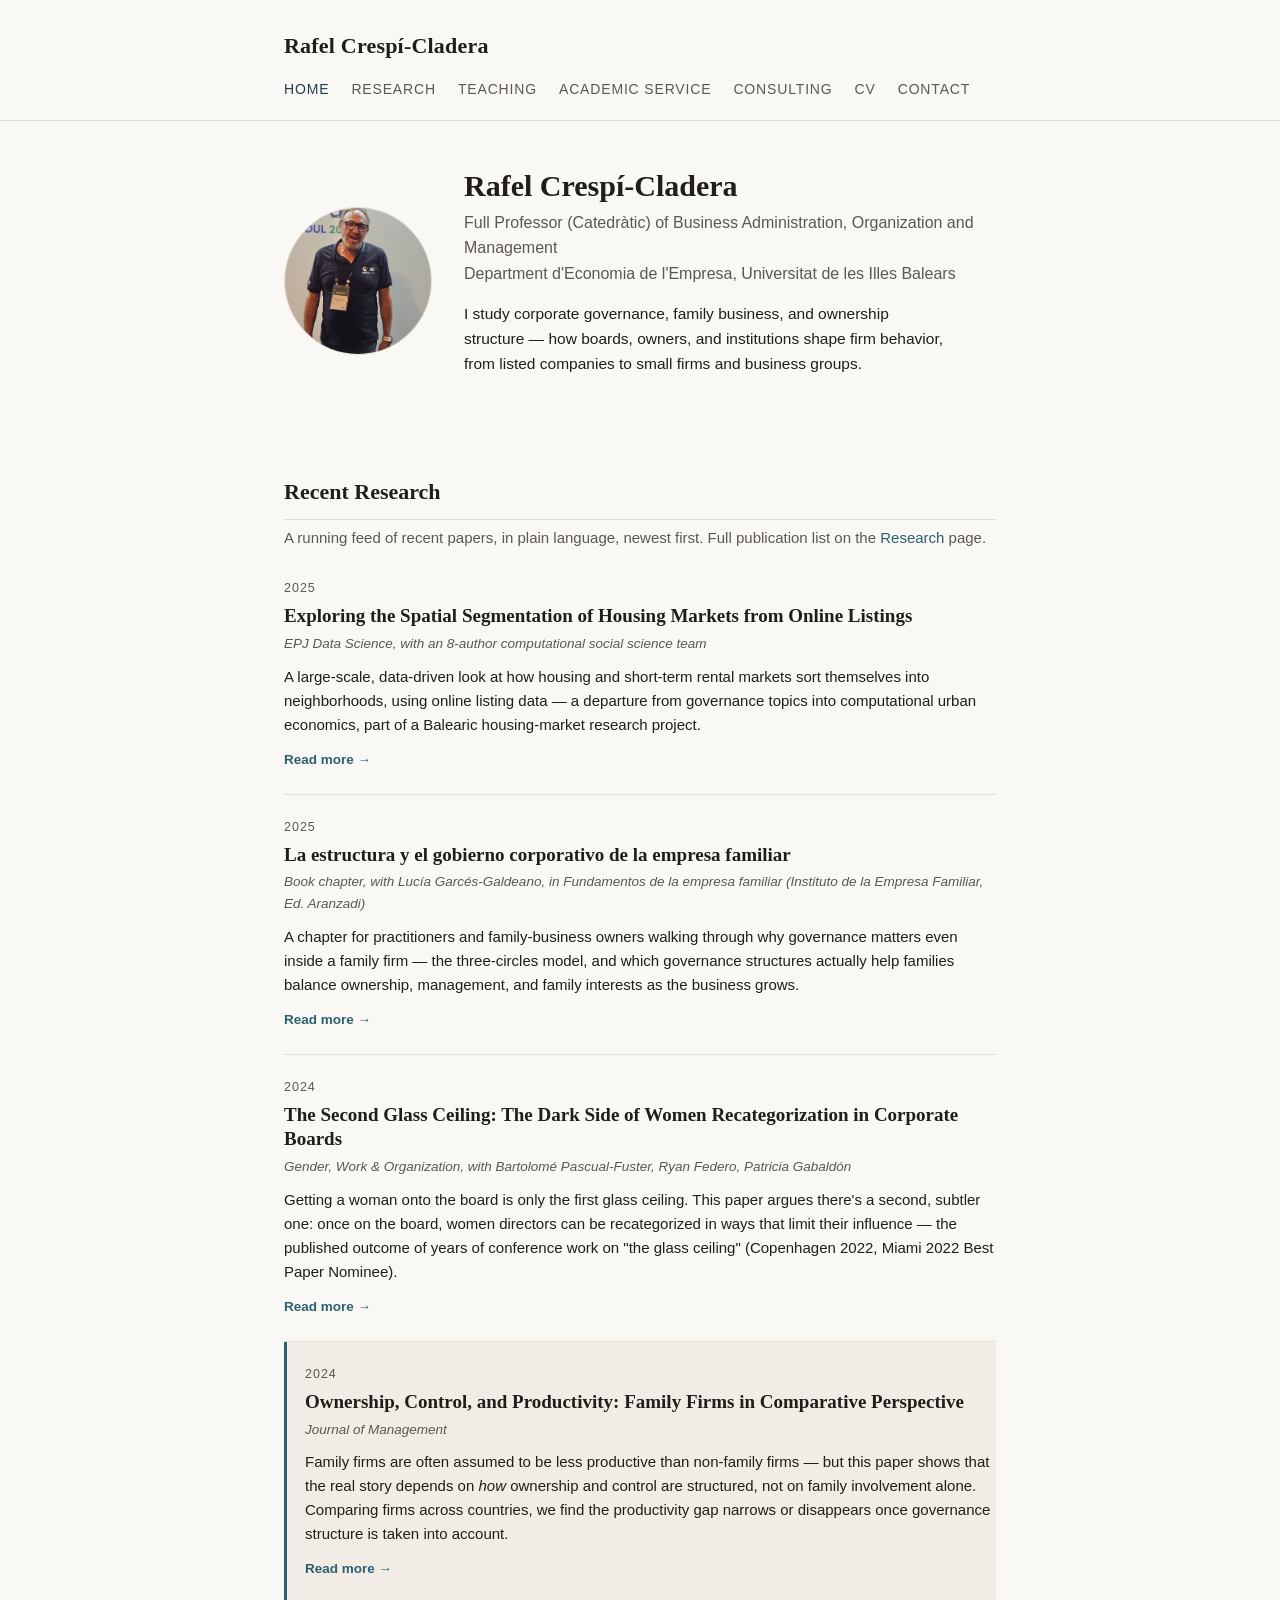
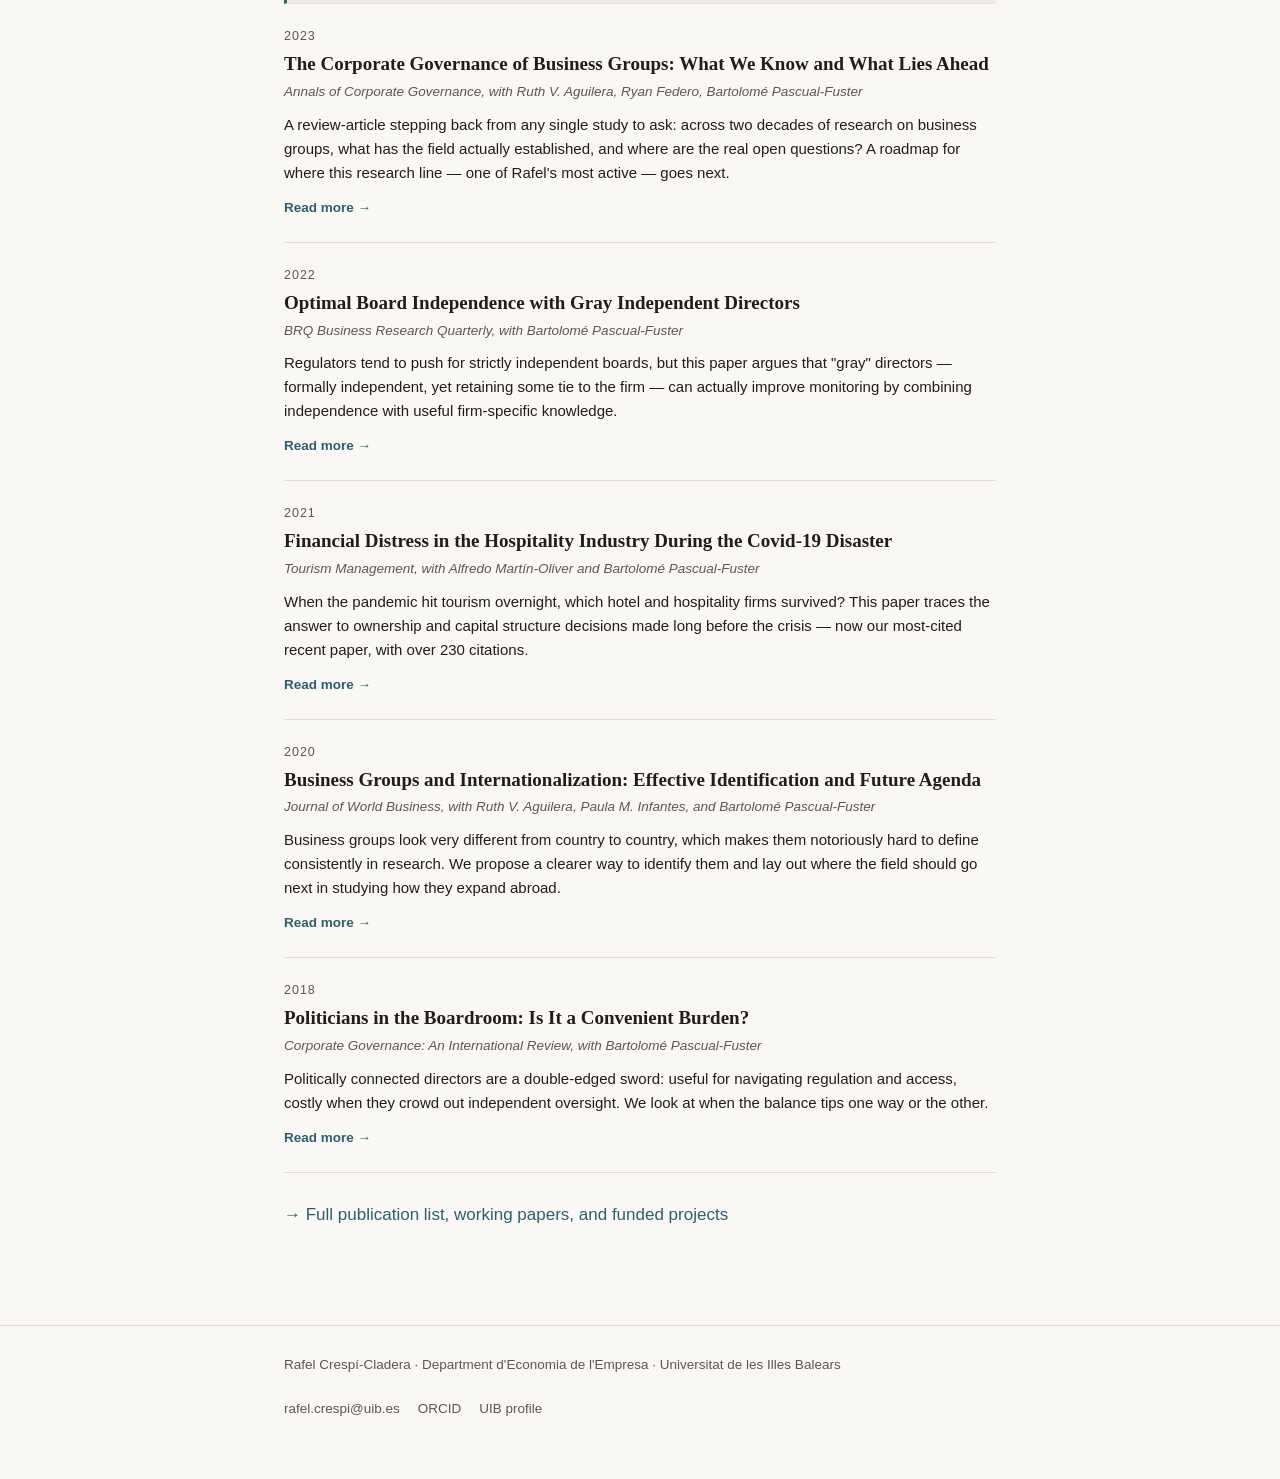
==== index.html @ 91ef4293 "Use hyphenated Crespí-Cladera consistently across the whole site" ====
<!DOCTYPE html>
<html lang="en">
<head>
<meta charset="UTF-8">
<meta name="viewport" content="width=device-width, initial-scale=1.0">
<title>Rafel Crespí-Cladera</title>
<link rel="stylesheet" href="css/style.css">
</head>
<body>

<header class="site-header">
  <div class="wrap">
    <div class="site-name">Rafel Crespí-Cladera</div>
    <nav class="site-nav">
      <ul>
        <li><a href="index.html" class="active">Home</a></li>
        <li><a href="research.html">Research</a></li>
        <li><a href="teaching.html">Teaching</a></li>
        <li><a href="service.html">Academic Service</a></li>
        <li><a href="consulting.html">Consulting</a></li>
        <li><a href="cv.html">CV</a></li>
        <li><a href="contact.html">Contact</a></li>
      </ul>
    </nav>
  </div>
</header>

<main>
  <section class="hero">
    <div class="wrap">
      <img class="portrait" src="images/portrait-placeholder.jpg" alt="Rafel Crespí-Cladera">
      <div>
        <h1>Rafel Crespí-Cladera</h1>
        <p class="role">Full Professor (Catedràtic) of Business Administration, Organization and Management<br>Department d'Economia de l'Empresa, Universitat de les Illes Balears</p>
        <p class="blurb">I study corporate governance, family business, and ownership structure — how boards, owners, and institutions shape firm behavior, from listed companies to small firms and business groups.</p>
      </div>
    </div>
  </section>

  <div class="wrap">
    <h2 class="section-title">Recent Research</h2>
    <p class="section-lede">A running feed of recent papers, in plain language, newest first. Full publication list on the <a href="research.html">Research</a> page.</p>

    <div class="feed-item">
      <div class="feed-date">2025</div>
      <h3>Exploring the Spatial Segmentation of Housing Markets from Online Listings</h3>
      <div class="feed-venue">EPJ Data Science, with an 8-author computational social science team</div>
      <p class="feed-summary">A large-scale, data-driven look at how housing and short-term rental markets sort themselves into neighborhoods, using online listing data — a departure from governance topics into computational urban economics, part of a Balearic housing-market research project.</p>
      <a class="feed-link" href="research.html#pub-2025-epj">Read more →</a>
    </div>

    <div class="feed-item">
      <div class="feed-date">2025</div>
      <h3>La estructura y el gobierno corporativo de la empresa familiar</h3>
      <div class="feed-venue">Book chapter, with Lucía Garcés-Galdeano, in <em>Fundamentos de la empresa familiar</em> (Instituto de la Empresa Familiar, Ed. Aranzadi)</div>
      <p class="feed-summary">A chapter for practitioners and family-business owners walking through why governance matters even inside a family firm — the three-circles model, and which governance structures actually help families balance ownership, management, and family interests as the business grows.</p>
      <a class="feed-link" href="research.html">Read more →</a>
    </div>

    <div class="feed-item">
      <div class="feed-date">2024</div>
      <h3>The Second Glass Ceiling: The Dark Side of Women Recategorization in Corporate Boards</h3>
      <div class="feed-venue">Gender, Work &amp; Organization, with Bartolomé Pascual-Fuster, Ryan Federo, Patricia Gabaldón</div>
      <p class="feed-summary">Getting a woman onto the board is only the first glass ceiling. This paper argues there's a second, subtler one: once on the board, women directors can be recategorized in ways that limit their influence — the published outcome of years of conference work on "the glass ceiling" (Copenhagen 2022, Miami 2022 Best Paper Nominee).</p>
      <a class="feed-link" href="research.html#pub-2024-gwo">Read more →</a>
    </div>

    <div class="feed-item feed-flagship">
      <div class="feed-date">2024</div>
      <h3>Ownership, Control, and Productivity: Family Firms in Comparative Perspective</h3>
      <div class="feed-venue">Journal of Management</div>
      <p class="feed-summary">Family firms are often assumed to be less productive than non-family firms — but this paper shows that the real story depends on <em>how</em> ownership and control are structured, not on family involvement alone. Comparing firms across countries, we find the productivity gap narrows or disappears once governance structure is taken into account.</p>
      <a class="feed-link" href="research.html#pub-2024-jom">Read more →</a>
    </div>

    <div class="feed-item">
      <div class="feed-date">2023</div>
      <h3>The Corporate Governance of Business Groups: What We Know and What Lies Ahead</h3>
      <div class="feed-venue">Annals of Corporate Governance, with Ruth V. Aguilera, Ryan Federo, Bartolomé Pascual-Fuster</div>
      <p class="feed-summary">A review-article stepping back from any single study to ask: across two decades of research on business groups, what has the field actually established, and where are the real open questions? A roadmap for where this research line — one of Rafel's most active — goes next.</p>
      <a class="feed-link" href="research.html#pub-2023-acg">Read more →</a>
    </div>

    <div class="feed-item">
      <div class="feed-date">2022</div>
      <h3>Optimal Board Independence with Gray Independent Directors</h3>
      <div class="feed-venue">BRQ Business Research Quarterly, with Bartolomé Pascual-Fuster</div>
      <p class="feed-summary">Regulators tend to push for strictly independent boards, but this paper argues that "gray" directors — formally independent, yet retaining some tie to the firm — can actually improve monitoring by combining independence with useful firm-specific knowledge.</p>
      <a class="feed-link" href="research.html#pub-2022-brq">Read more →</a>
    </div>

    <div class="feed-item">
      <div class="feed-date">2021</div>
      <h3>Financial Distress in the Hospitality Industry During the Covid-19 Disaster</h3>
      <div class="feed-venue">Tourism Management, with Alfredo Martín-Oliver and Bartolomé Pascual-Fuster</div>
      <p class="feed-summary">When the pandemic hit tourism overnight, which hotel and hospitality firms survived? This paper traces the answer to ownership and capital structure decisions made long before the crisis — now our most-cited recent paper, with over 230 citations.</p>
      <a class="feed-link" href="research.html#pub-2021-tm">Read more →</a>
    </div>

    <div class="feed-item">
      <div class="feed-date">2020</div>
      <h3>Business Groups and Internationalization: Effective Identification and Future Agenda</h3>
      <div class="feed-venue">Journal of World Business, with Ruth V. Aguilera, Paula M. Infantes, and Bartolomé Pascual-Fuster</div>
      <p class="feed-summary">Business groups look very different from country to country, which makes them notoriously hard to define consistently in research. We propose a clearer way to identify them and lay out where the field should go next in studying how they expand abroad.</p>
      <a class="feed-link" href="research.html#pub-2020-jwb">Read more →</a>
    </div>

    <div class="feed-item">
      <div class="feed-date">2018</div>
      <h3>Politicians in the Boardroom: Is It a Convenient Burden?</h3>
      <div class="feed-venue">Corporate Governance: An International Review, with Bartolomé Pascual-Fuster</div>
      <p class="feed-summary">Politically connected directors are a double-edged sword: useful for navigating regulation and access, costly when they crowd out independent oversight. We look at when the balance tips one way or the other.</p>
      <a class="feed-link" href="research.html#pub-2018-cgir">Read more →</a>
    </div>

    <p style="margin-top:28px;"><a href="research.html">→ Full publication list, working papers, and funded projects</a></p>
  </div>
</main>

<footer class="site-footer">
  <div class="wrap">
    <div class="byline">Rafel Crespí-Cladera · Department d'Economia de l'Empresa · Universitat de les Illes Balears</div>
    <div class="identity-links">
      <a href="mailto:rafel.crespi@uib.es">rafel.crespi@uib.es</a>
      <a href="https://orcid.org/0000-0002-3495-7981">ORCID</a>
      <a href="https://www.uib.es/personal/ABDI1NDE/">UIB profile</a>
    </div>
  </div>
</footer>

</body>
</html>
---- css/style.css ----
/* ---------- tokens ---------- */
:root {
  --bg: #faf8f5;
  --bg-alt: #f1ede6;
  --text: #201d1a;
  --text-muted: #5c574f;
  --accent: #2c5f6f;
  --accent-dark: #1c3f4a;
  --border: #e3ddd2;
  --serif: "Iowan Old Style", "Palatino Linotype", Georgia, "Times New Roman", serif;
  --sans: -apple-system, BlinkMacSystemFont, "Segoe UI", Roboto, Helvetica, Arial, sans-serif;
  --max-width: 760px;
}

* { box-sizing: border-box; }

html { scroll-behavior: smooth; }

body {
  margin: 0;
  background: var(--bg);
  color: var(--text);
  font-family: var(--sans);
  font-size: 17px;
  line-height: 1.6;
  -webkit-font-smoothing: antialiased;
}

a { color: var(--accent); text-decoration: none; }
a:hover { text-decoration: underline; }

.wrap {
  max-width: var(--max-width);
  margin: 0 auto;
  padding: 0 24px;
}

/* ---------- header / nav ---------- */
header.site-header {
  border-bottom: 1px solid var(--border);
  padding: 28px 0 18px;
}

.site-header .wrap {
  display: flex;
  justify-content: space-between;
  align-items: baseline;
  flex-wrap: wrap;
  gap: 12px;
}

.site-name {
  font-family: var(--serif);
  font-size: 22px;
  font-weight: 600;
  color: var(--text);
  letter-spacing: 0.2px;
}

nav.site-nav ul {
  display: flex;
  gap: 22px;
  list-style: none;
  margin: 0;
  padding: 0;
  flex-wrap: wrap;
}

nav.site-nav a {
  color: var(--text-muted);
  font-size: 14px;
  text-transform: uppercase;
  letter-spacing: 0.06em;
}

nav.site-nav a.active,
nav.site-nav a:hover {
  color: var(--accent-dark);
}

/* ---------- hero ---------- */
.hero {
  padding: 48px 0 36px;
}

.hero .wrap {
  display: flex;
  gap: 32px;
  align-items: center;
}

.hero img.portrait {
  width: 148px;
  height: 148px;
  border-radius: 50%;
  object-fit: cover;
  flex-shrink: 0;
  border: 1px solid var(--border);
}

.hero h1 {
  font-family: var(--serif);
  font-size: 30px;
  margin: 0 0 6px;
  line-height: 1.15;
}

.hero .role {
  color: var(--text-muted);
  font-size: 16px;
  margin: 0 0 10px;
}

.hero .blurb {
  font-size: 15.5px;
  color: var(--text);
  max-width: 480px;
}

@media (max-width: 560px) {
  .hero .wrap { flex-direction: column; text-align: center; }
  .hero .blurb { max-width: 100%; }
}

/* ---------- section headings ---------- */
.section-title {
  font-family: var(--serif);
  font-size: 22px;
  margin: 46px 0 6px;
  padding-bottom: 10px;
  border-bottom: 1px solid var(--border);
}

.section-lede {
  color: var(--text-muted);
  font-size: 15px;
  margin: 0 0 24px;
}

/* ---------- research feed ---------- */
.feed-item {
  padding: 22px 0;
  border-bottom: 1px solid var(--border);
}

.feed-item.feed-flagship {
  background: var(--bg-alt);
  border-left: 3px solid var(--accent);
  padding-left: 18px;
  border-radius: 0 4px 4px 0;
}

.feed-item:first-of-type { padding-top: 4px; }

.feed-date {
  font-size: 12.5px;
  color: var(--text-muted);
  text-transform: uppercase;
  letter-spacing: 0.08em;
  margin-bottom: 6px;
}

.feed-item h3 {
  font-family: var(--serif);
  font-size: 19px;
  margin: 0 0 4px;
  line-height: 1.3;
}

.feed-venue {
  font-size: 13.5px;
  color: var(--text-muted);
  font-style: italic;
  margin-bottom: 10px;
}

.feed-summary {
  font-size: 15px;
  margin: 0 0 8px;
}

.feed-link {
  font-size: 13.5px;
  font-weight: 600;
}

/* ---------- generic content blocks ---------- */
.card {
  background: var(--bg-alt);
  border: 1px solid var(--border);
  border-radius: 6px;
  padding: 18px 20px;
  margin-bottom: 16px;
}

.card h3 {
  font-family: var(--serif);
  font-size: 17px;
  margin: 0 0 6px;
}

.meta {
  font-size: 13px;
  color: var(--text-muted);
}

ul.plain, ol.plain {
  padding-left: 20px;
}

ul.plain li, ol.plain li {
  margin-bottom: 10px;
  font-size: 15.5px;
}

.pub-list li {
  margin-bottom: 14px;
  font-size: 15px;
}

.pub-list li.pub-flagship {
  background: var(--bg-alt);
  border-left: 3px solid var(--accent);
  padding: 8px 12px;
  margin-left: -12px;
  border-radius: 0 4px 4px 0;
}

.pub-list .pub-year {
  color: var(--text-muted);
  font-size: 13px;
}

/* ---------- links / identity row ---------- */
.identity-links {
  display: flex;
  flex-wrap: wrap;
  gap: 10px 18px;
  margin: 18px 0 0;
  font-size: 13.5px;
}

.identity-links a { color: var(--text-muted); }
.identity-links a:hover { color: var(--accent-dark); }

/* ---------- footer ---------- */
footer.site-footer {
  border-top: 1px solid var(--border);
  margin-top: 60px;
  padding: 28px 0 60px;
  color: var(--text-muted);
  font-size: 13.5px;
}

footer.site-footer a { color: var(--text-muted); }

.byline {
  margin-bottom: 22px;
}

main { padding-bottom: 20px; }

/* ---------- notice / flag box ---------- */
.notice {
  background: #fbf2e0;
  border: 1px solid #e9d9ad;
  border-radius: 6px;
  padding: 14px 18px;
  font-size: 13.5px;
  color: #6b5324;
  margin: 24px 0;
}
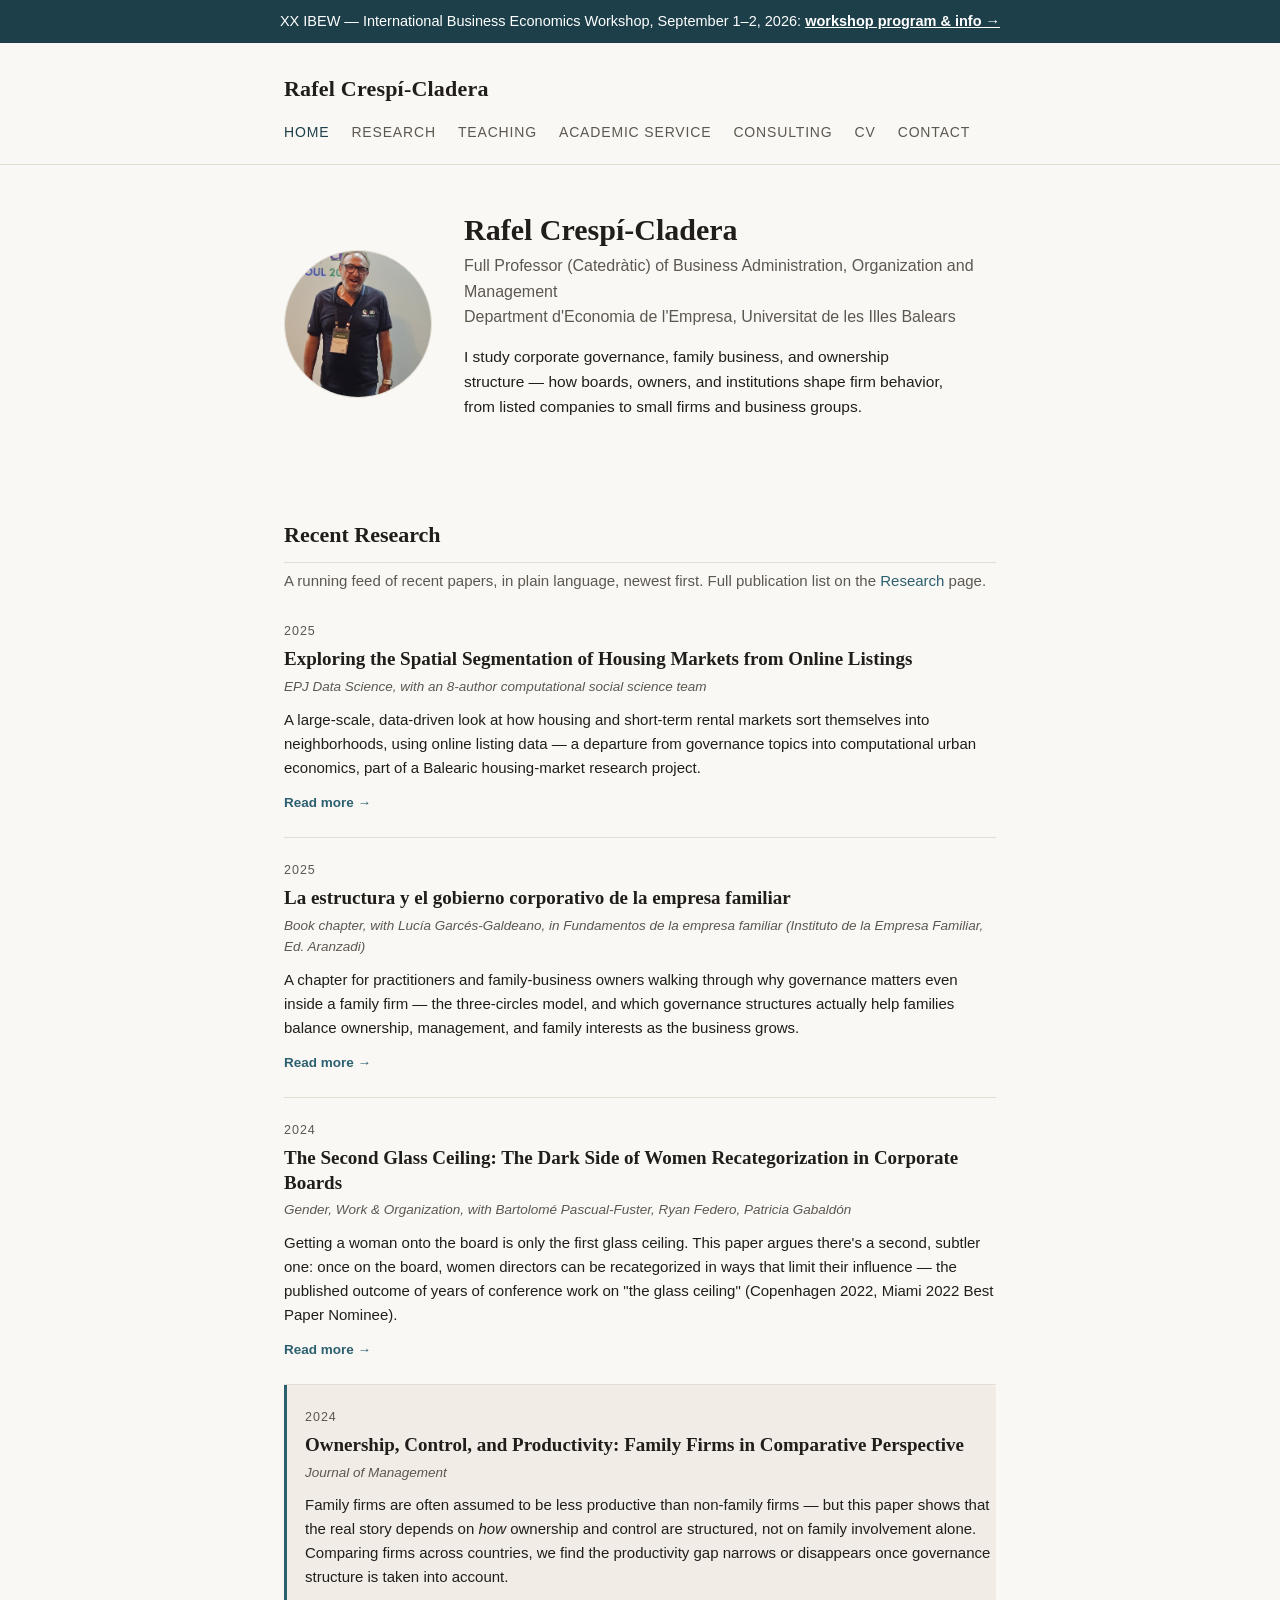
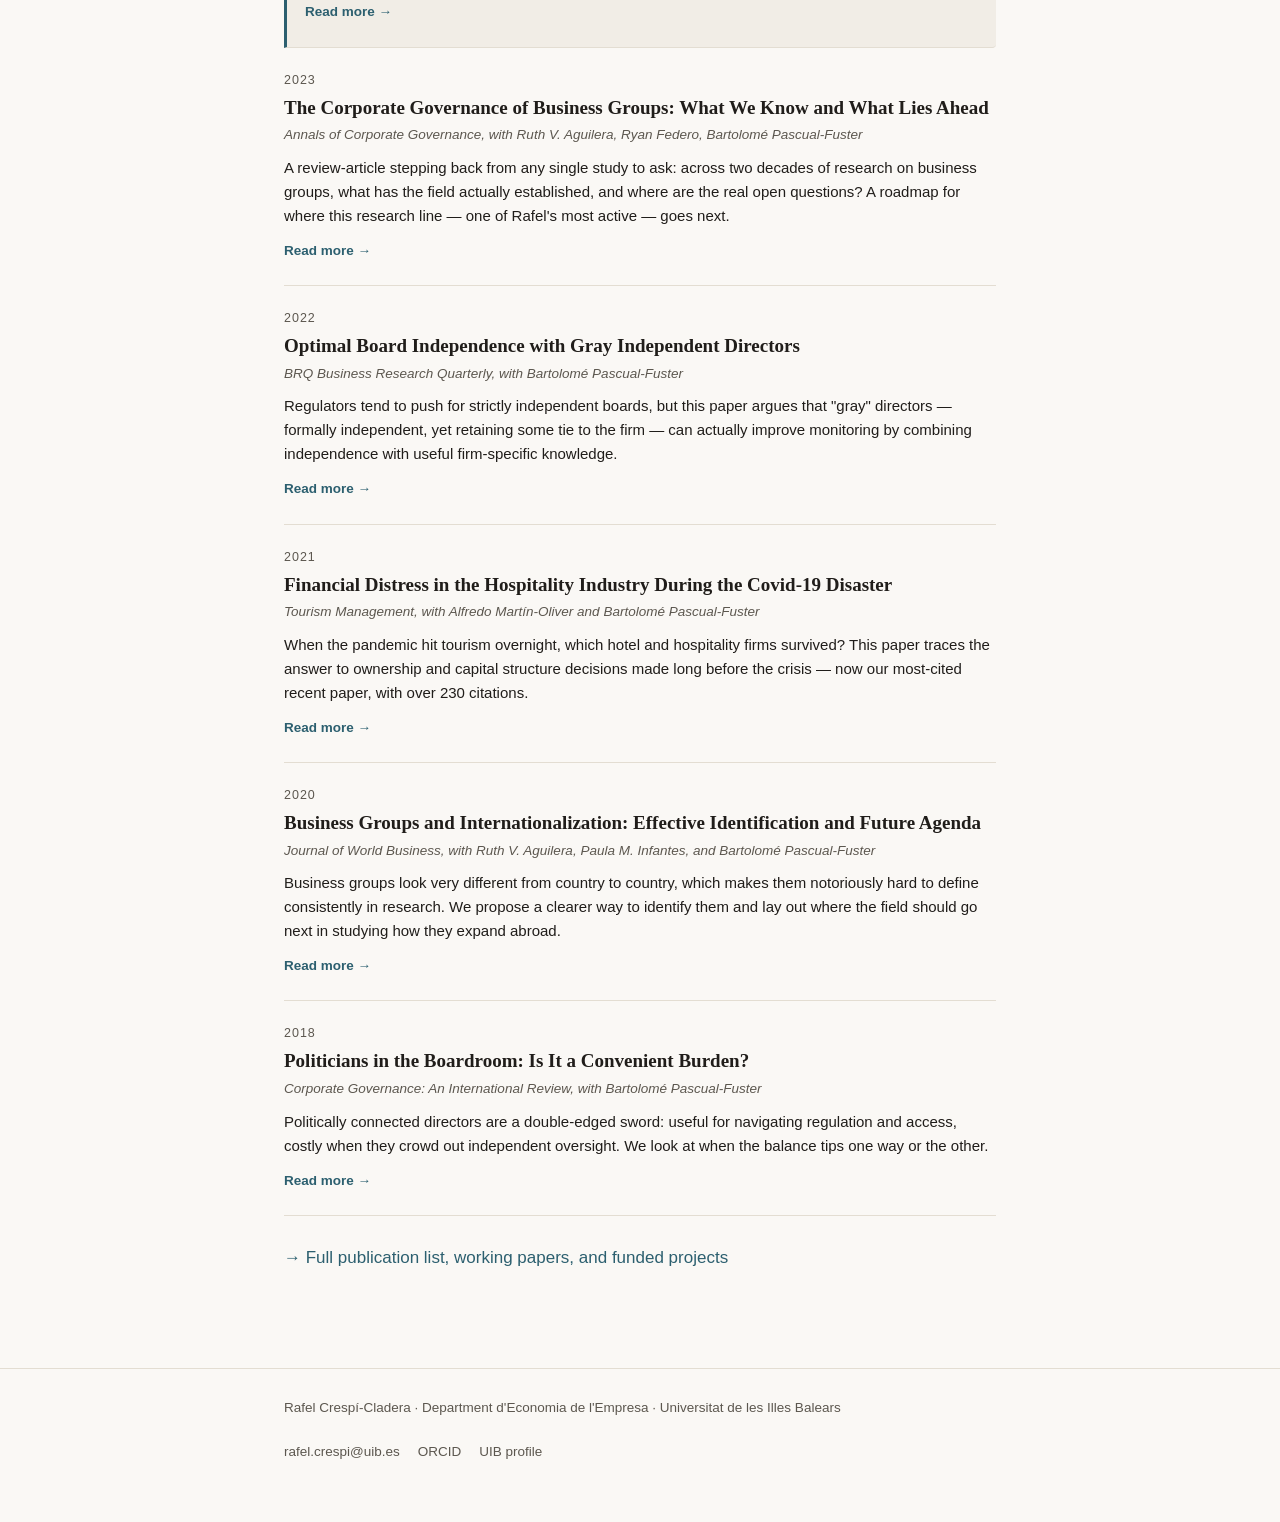
==== commit f785bbec: "Temporarily host XX IBEW workshop info at /ibew/, with a site-wide banner uib.es/ibew.uib.cat access" ====
--- a/index.html
+++ b/index.html
@@ -7,6 +7,7 @@
 <link rel="stylesheet" href="css/style.css">
 </head>
 <body>
+<div class="ibew-banner">XX IBEW &mdash; International Business Economics Workshop, September 1&ndash;2, 2026: <a href="/ibew/">workshop program &amp; info &rarr;</a></div>
 
 <header class="site-header">
   <div class="wrap">
--- a/css/style.css
+++ b/css/style.css
@@ -270,3 +270,15 @@
   color: #6b5324;
   margin: 24px 0;
 }
+
+/* ---------- temporary IBEW workshop banner (remove after 2026-09-02) ---------- */
+.ibew-banner {
+  background: var(--accent-dark);
+  color: #fff;
+  text-align: center;
+  padding: 10px 18px;
+  font-family: var(--sans);
+  font-size: 14.5px;
+}
+.ibew-banner a { color: #fff; text-decoration: underline; font-weight: 600; }
+.ibew-banner a:hover { color: #fff; text-decoration: none; }
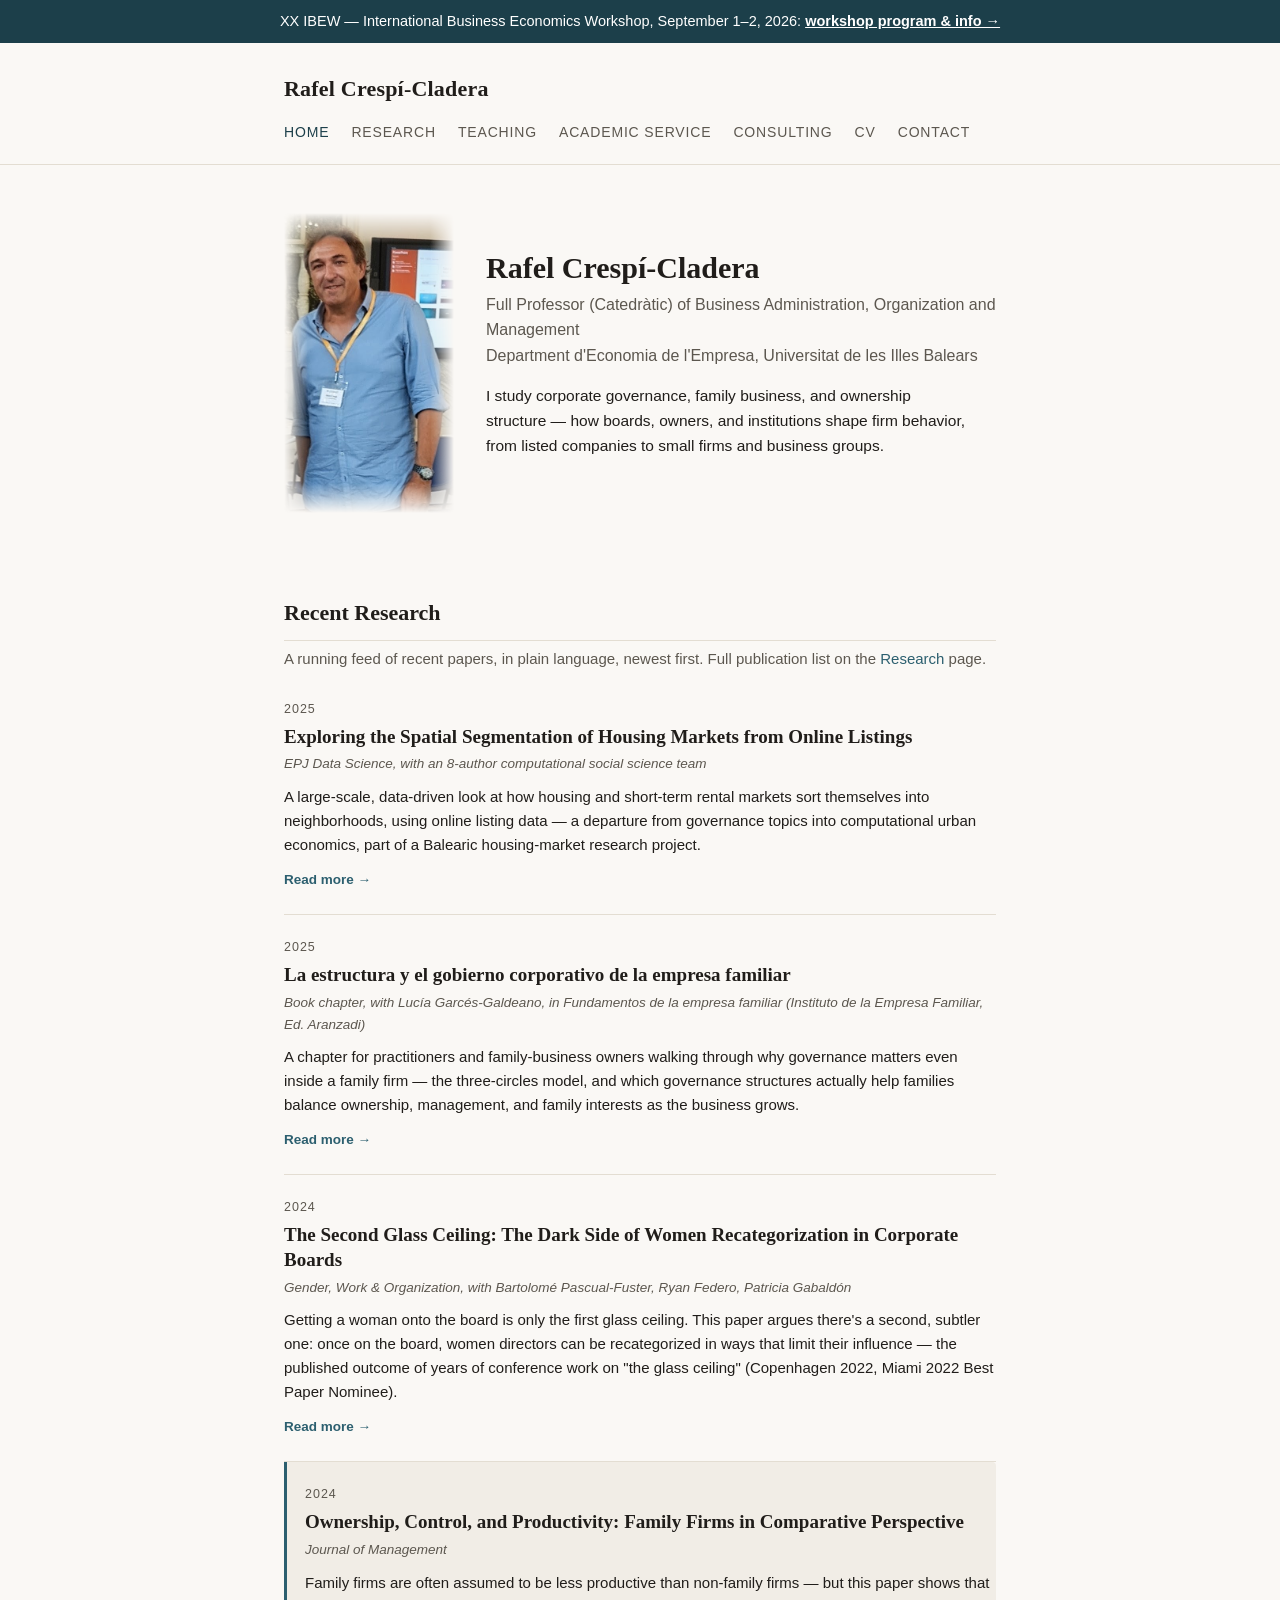
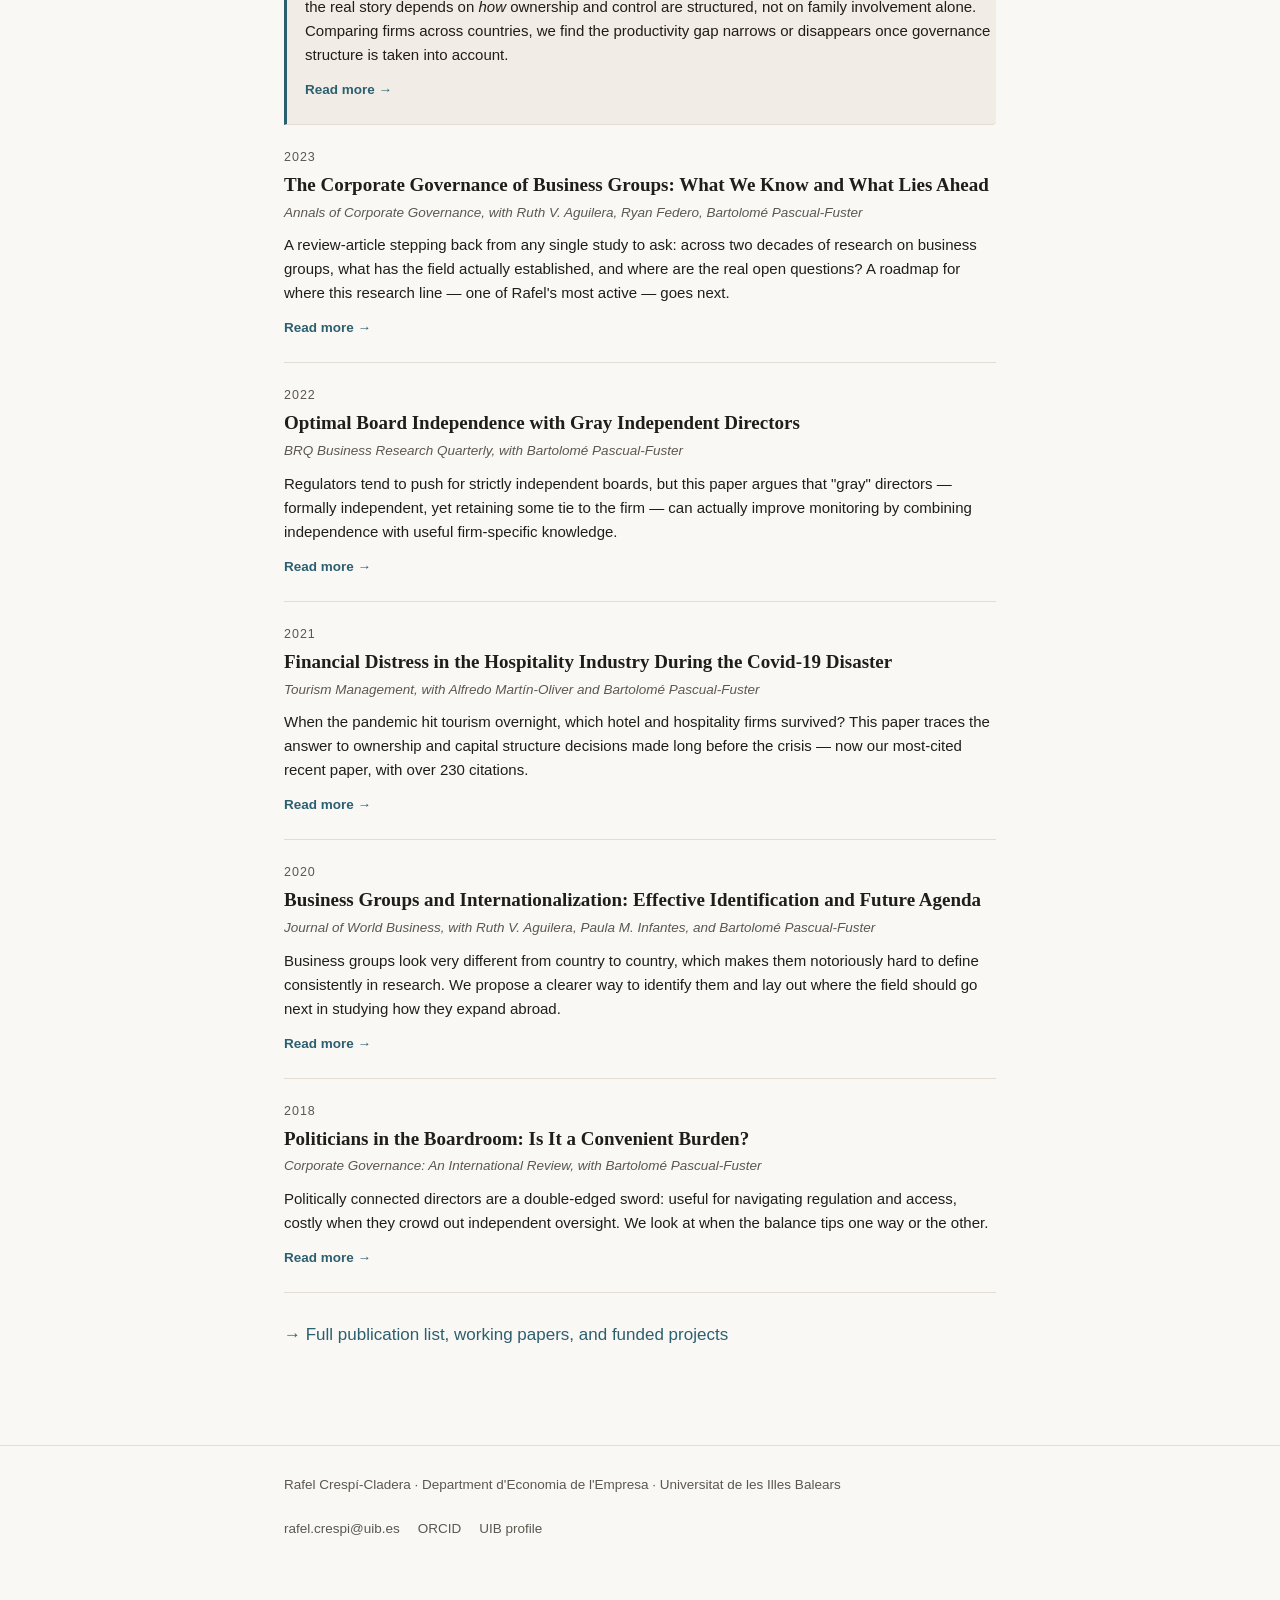
==== commit d4fd1c4c: "Replace homepage portrait with Italy_ICGS.jpg, feathered rectangle instead of circle crop Drops the " ====
--- a/index.html
+++ b/index.html
@@ -29,7 +29,7 @@
 <main>
   <section class="hero">
     <div class="wrap">
-      <img class="portrait" src="images/portrait-placeholder.jpg" alt="Rafel Crespí-Cladera">
+      <img class="portrait" src="images/Italy_ICGS.jpg" alt="Rafel Crespí-Cladera">
       <div>
         <h1>Rafel Crespí-Cladera</h1>
         <p class="role">Full Professor (Catedràtic) of Business Administration, Organization and Management<br>Department d'Economia de l'Empresa, Universitat de les Illes Balears</p>
--- a/css/style.css
+++ b/css/style.css
@@ -90,12 +90,20 @@
 }
 
 .hero img.portrait {
-  width: 148px;
-  height: 148px;
-  border-radius: 50%;
+  width: 170px;
+  height: 300px;
   object-fit: cover;
+  object-position: top center;
   flex-shrink: 0;
-  border: 1px solid var(--border);
+  border: none;
+  -webkit-mask-image:
+    linear-gradient(to right, transparent, black 14%, black 86%, transparent),
+    linear-gradient(to bottom, transparent, black 10%, black 90%, transparent);
+  -webkit-mask-composite: source-in;
+  mask-image:
+    linear-gradient(to right, transparent, black 14%, black 86%, transparent),
+    linear-gradient(to bottom, transparent, black 10%, black 90%, transparent);
+  mask-composite: intersect;
 }
 
 .hero h1 {
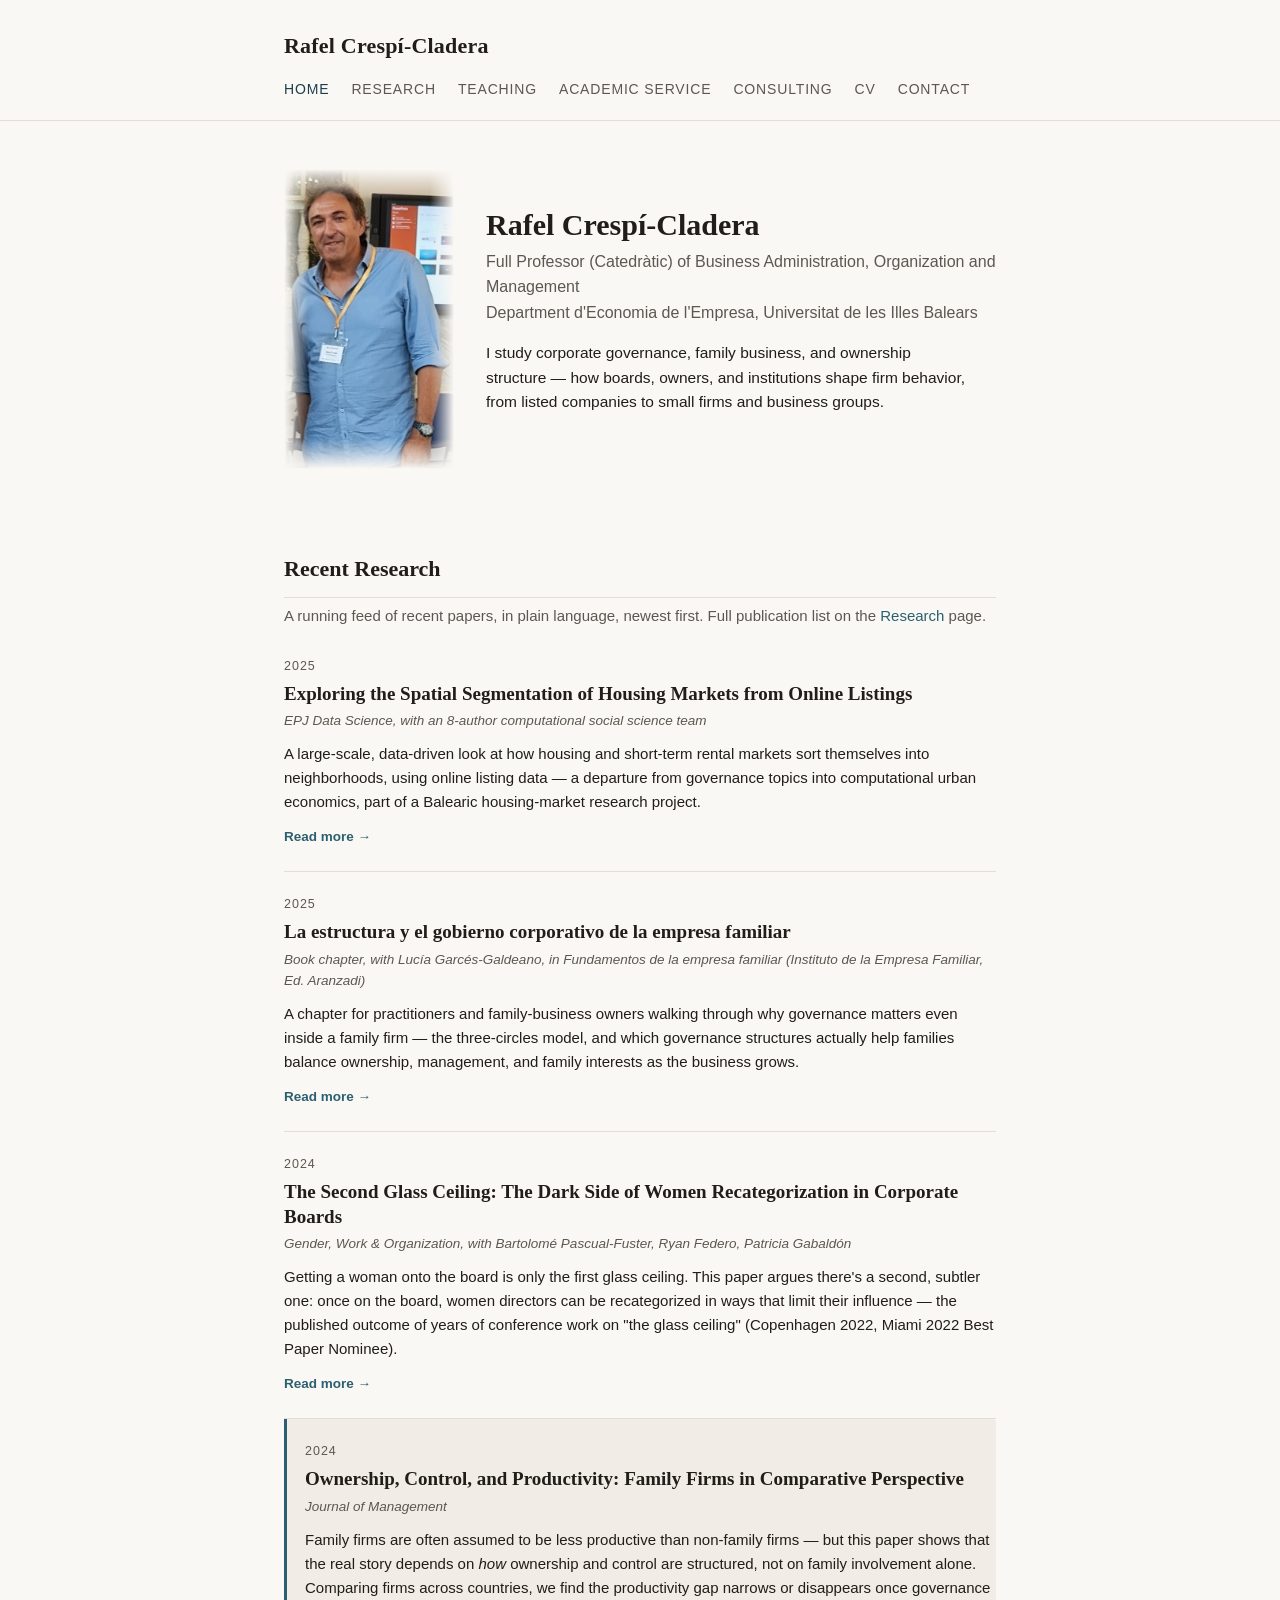
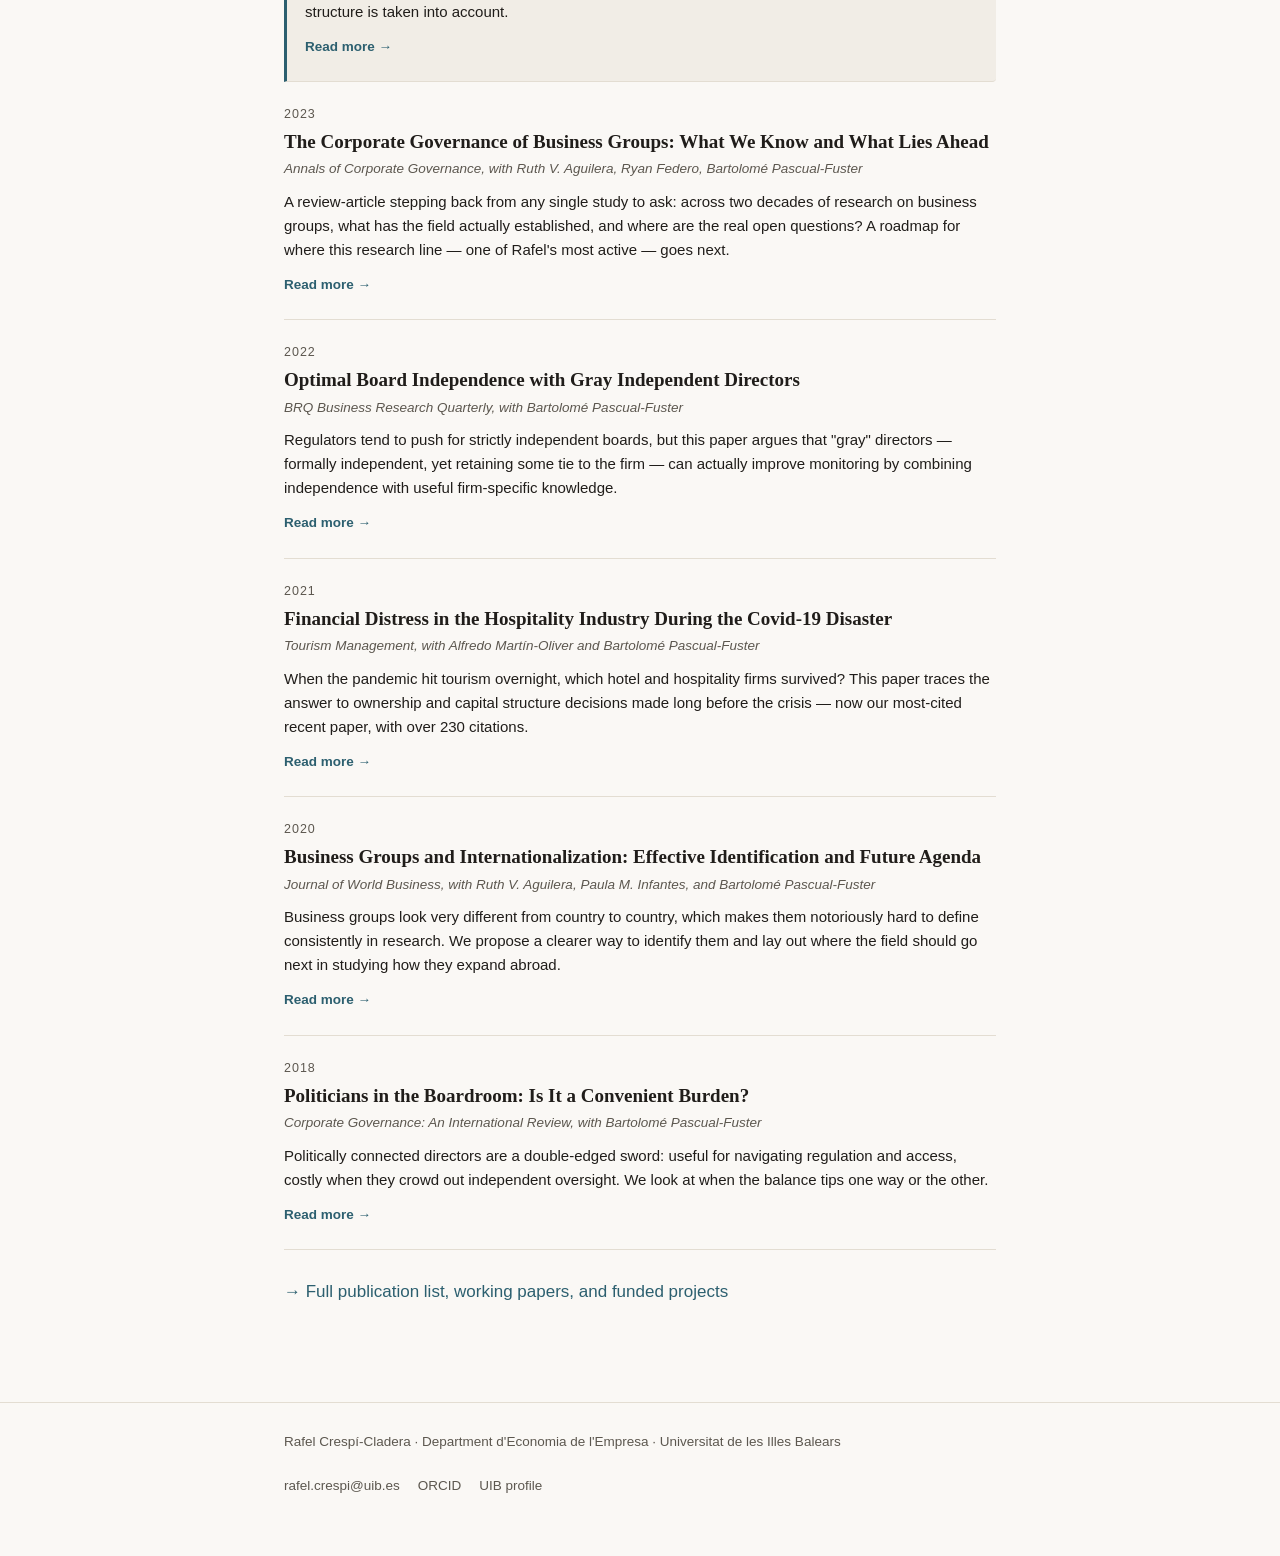
==== commit 37830d31: "Remove temporary IBEW workshop section and banner The XX IBEW workshop (Sept 1-2, 2026) has conclude" ====
--- a/index.html
+++ b/index.html
@@ -7,7 +7,6 @@
 <link rel="stylesheet" href="css/style.css">
 </head>
 <body>
-<div class="ibew-banner">XX IBEW &mdash; International Business Economics Workshop, September 1&ndash;2, 2026: <a href="/ibew/">workshop program &amp; info &rarr;</a></div>
 
 <header class="site-header">
   <div class="wrap">
--- a/css/style.css
+++ b/css/style.css
@@ -279,14 +279,3 @@
   margin: 24px 0;
 }
 
-/* ---------- temporary IBEW workshop banner (remove after 2026-09-02) ---------- */
-.ibew-banner {
-  background: var(--accent-dark);
-  color: #fff;
-  text-align: center;
-  padding: 10px 18px;
-  font-family: var(--sans);
-  font-size: 14.5px;
-}
-.ibew-banner a { color: #fff; text-decoration: underline; font-weight: 600; }
-.ibew-banner a:hover { color: #fff; text-decoration: none; }
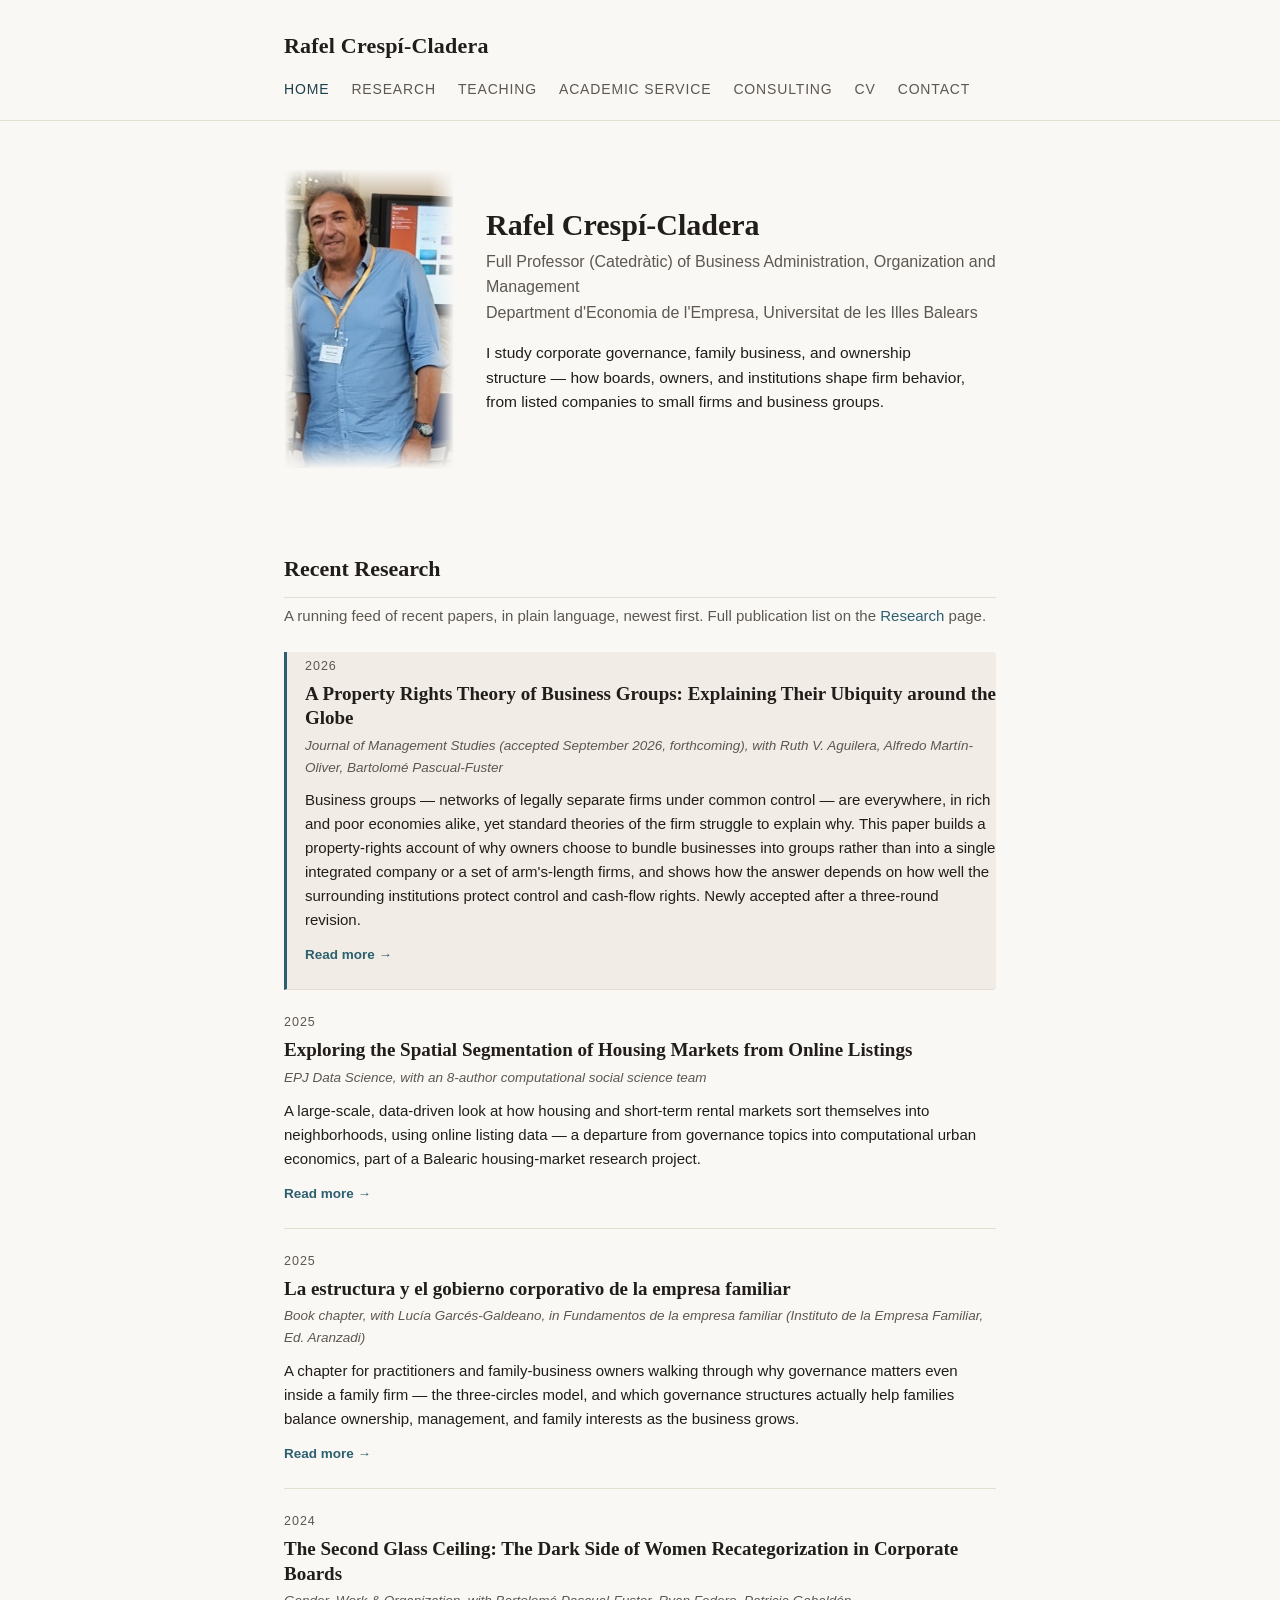
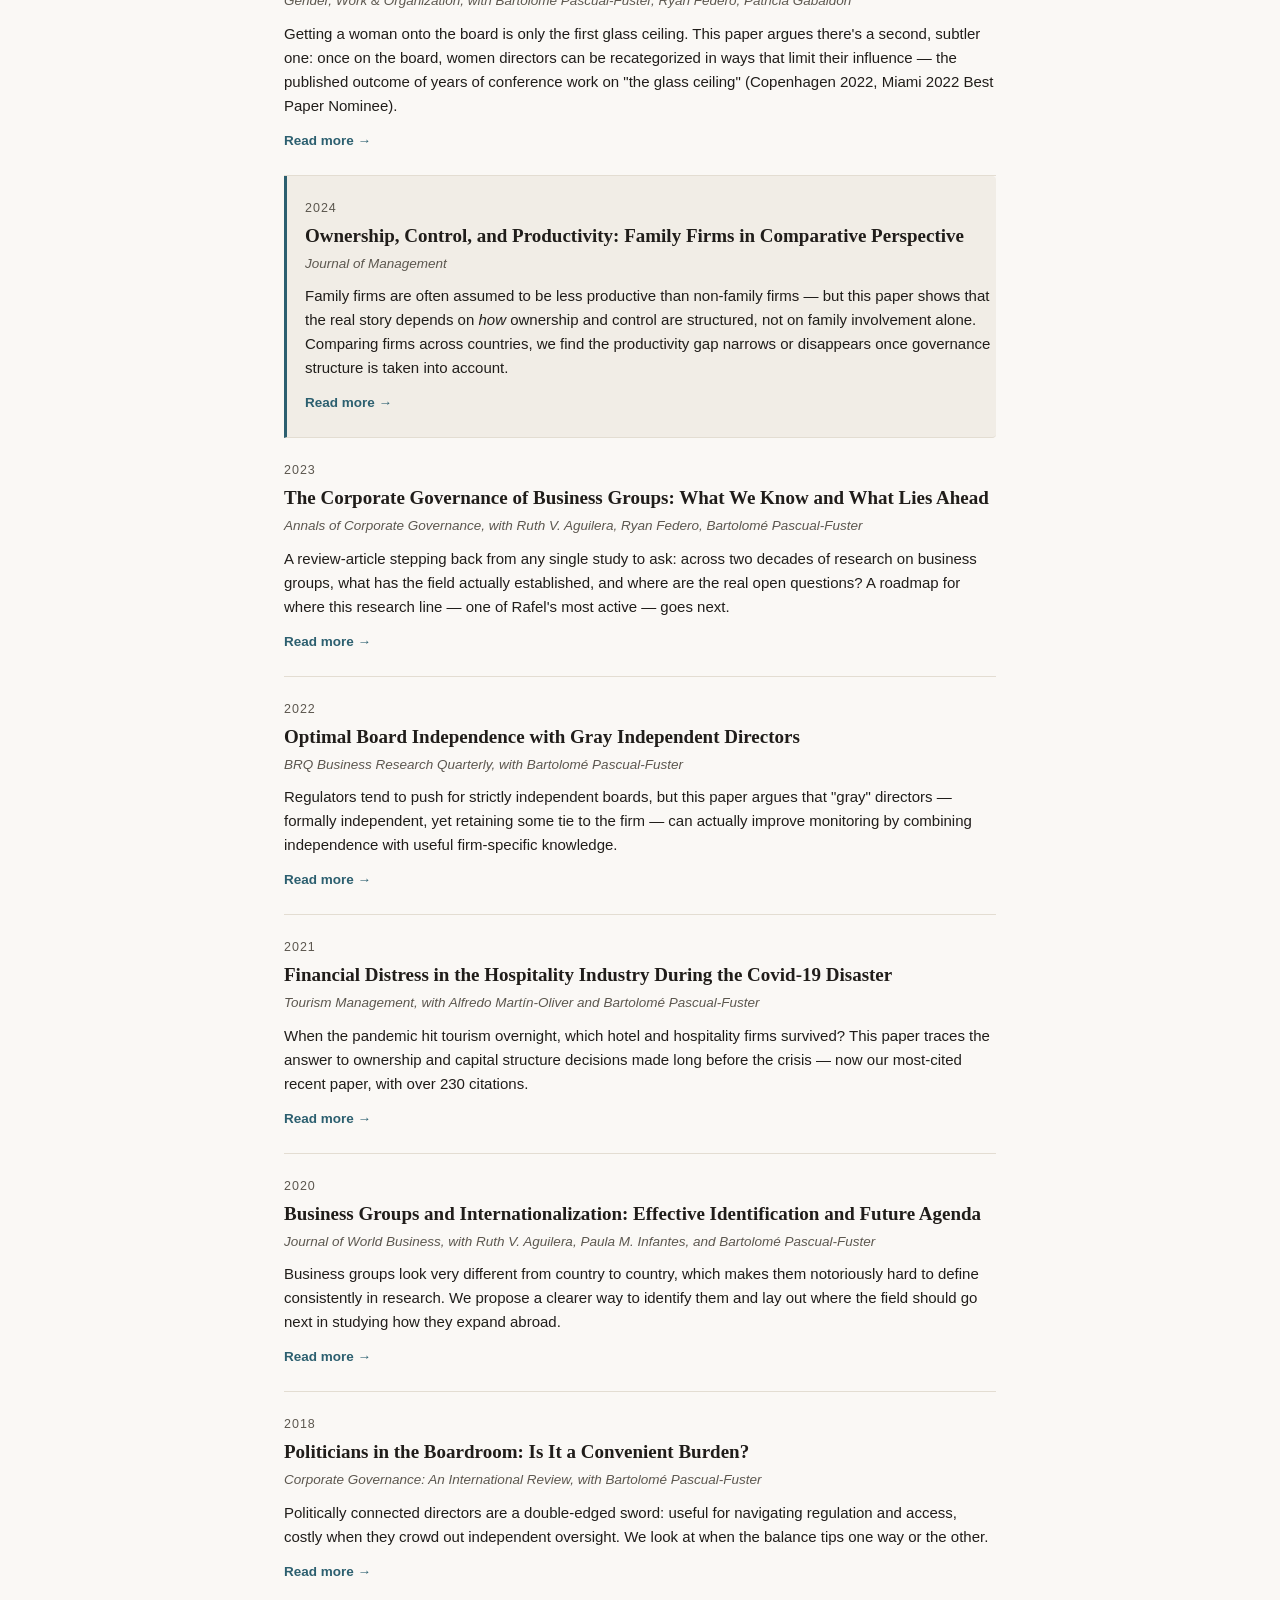
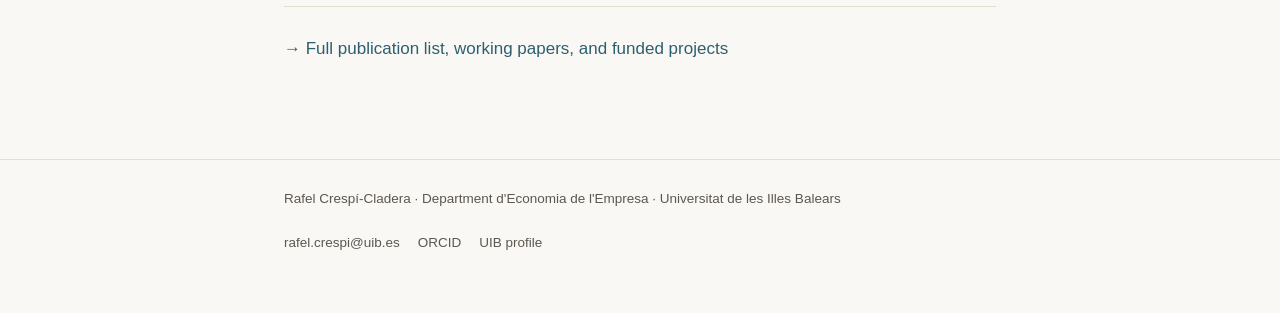
==== commit b8259c72: "Add accepted JMS paper (Property Rights Theory of Business Groups) to homepage feed and research pag" ====
--- a/index.html
+++ b/index.html
@@ -40,6 +40,14 @@
   <div class="wrap">
     <h2 class="section-title">Recent Research</h2>
     <p class="section-lede">A running feed of recent papers, in plain language, newest first. Full publication list on the <a href="research.html">Research</a> page.</p>
+
+    <div class="feed-item feed-flagship">
+      <div class="feed-date">2026</div>
+      <h3>A Property Rights Theory of Business Groups: Explaining Their Ubiquity around the Globe</h3>
+      <div class="feed-venue">Journal of Management Studies (accepted September 2026, forthcoming), with Ruth V. Aguilera, Alfredo Martín-Oliver, Bartolomé Pascual-Fuster</div>
+      <p class="feed-summary">Business groups — networks of legally separate firms under common control — are everywhere, in rich and poor economies alike, yet standard theories of the firm struggle to explain why. This paper builds a property-rights account of why owners choose to bundle businesses into groups rather than into a single integrated company or a set of arm's-length firms, and shows how the answer depends on how well the surrounding institutions protect control and cash-flow rights. Newly accepted after a three-round revision.</p>
+      <a class="feed-link" href="research.html#pub-2026-jms">Read more →</a>
+    </div>
 
     <div class="feed-item">
       <div class="feed-date">2025</div>
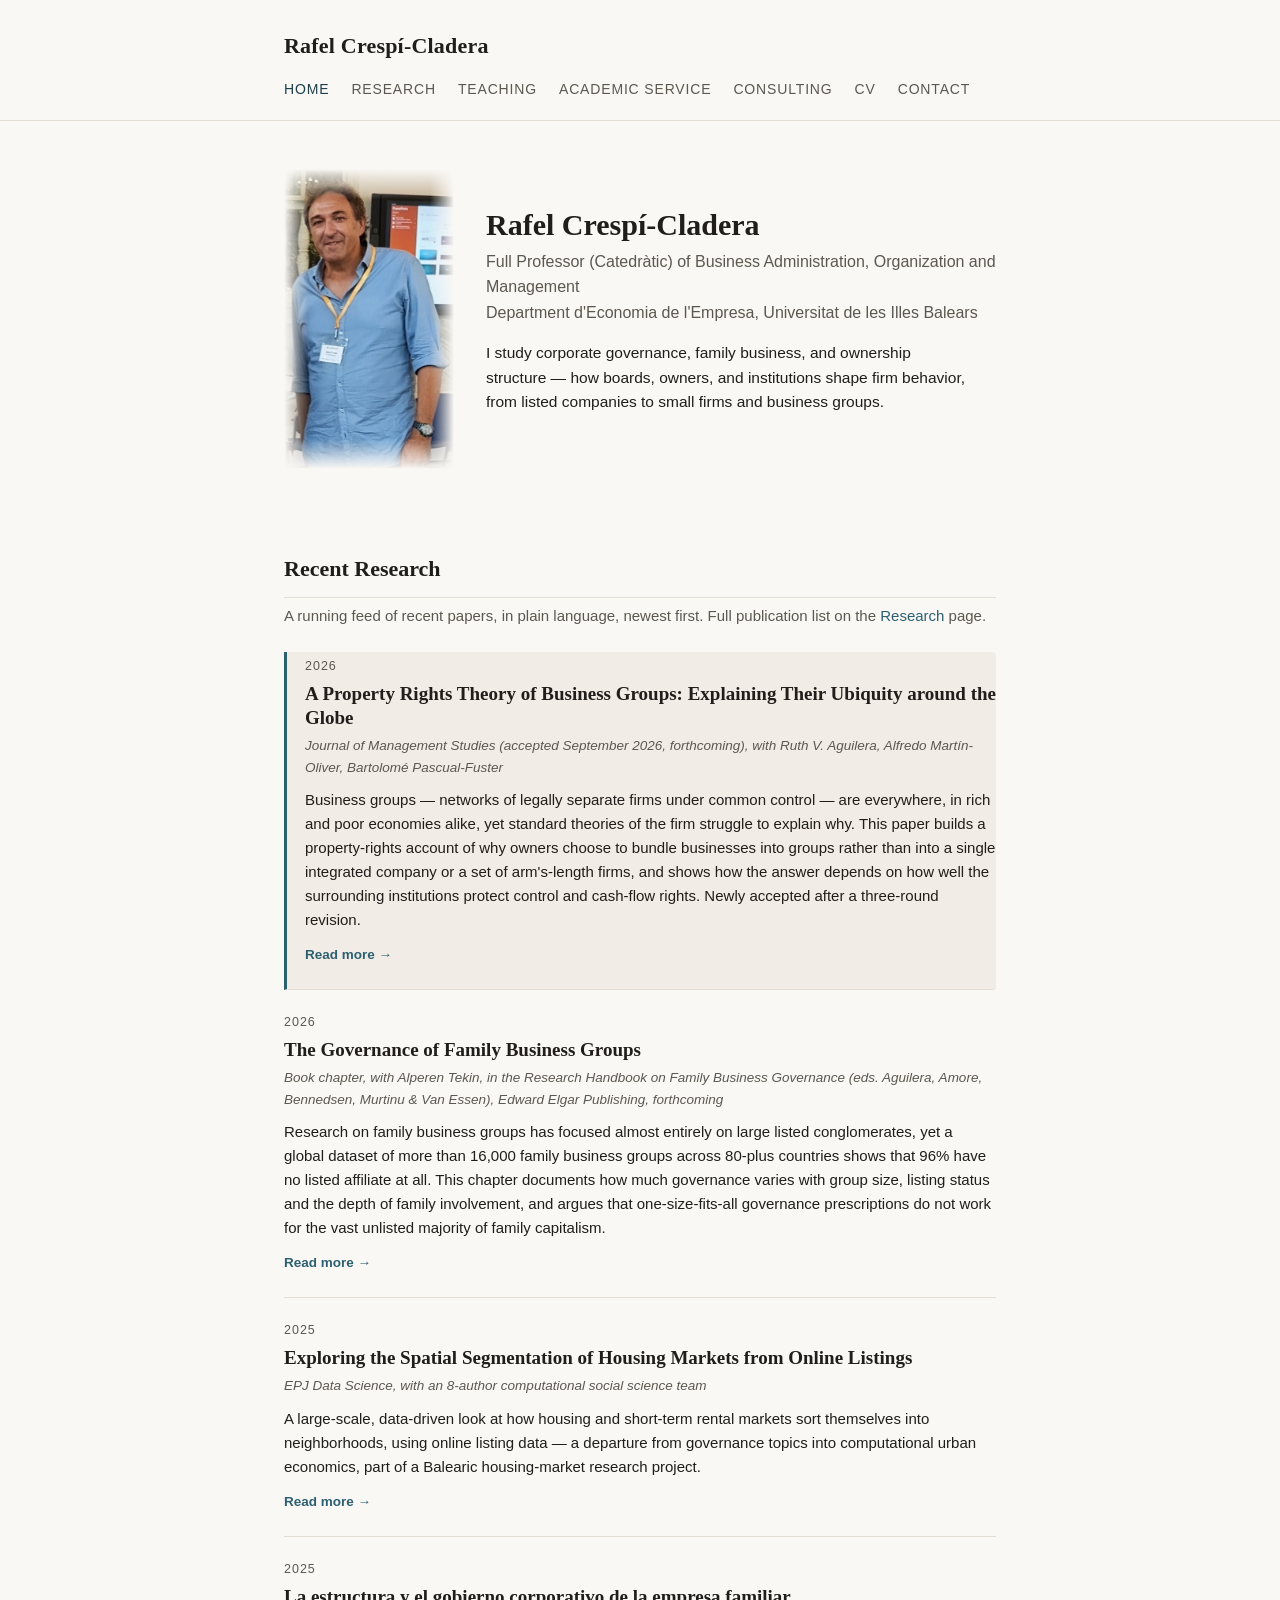
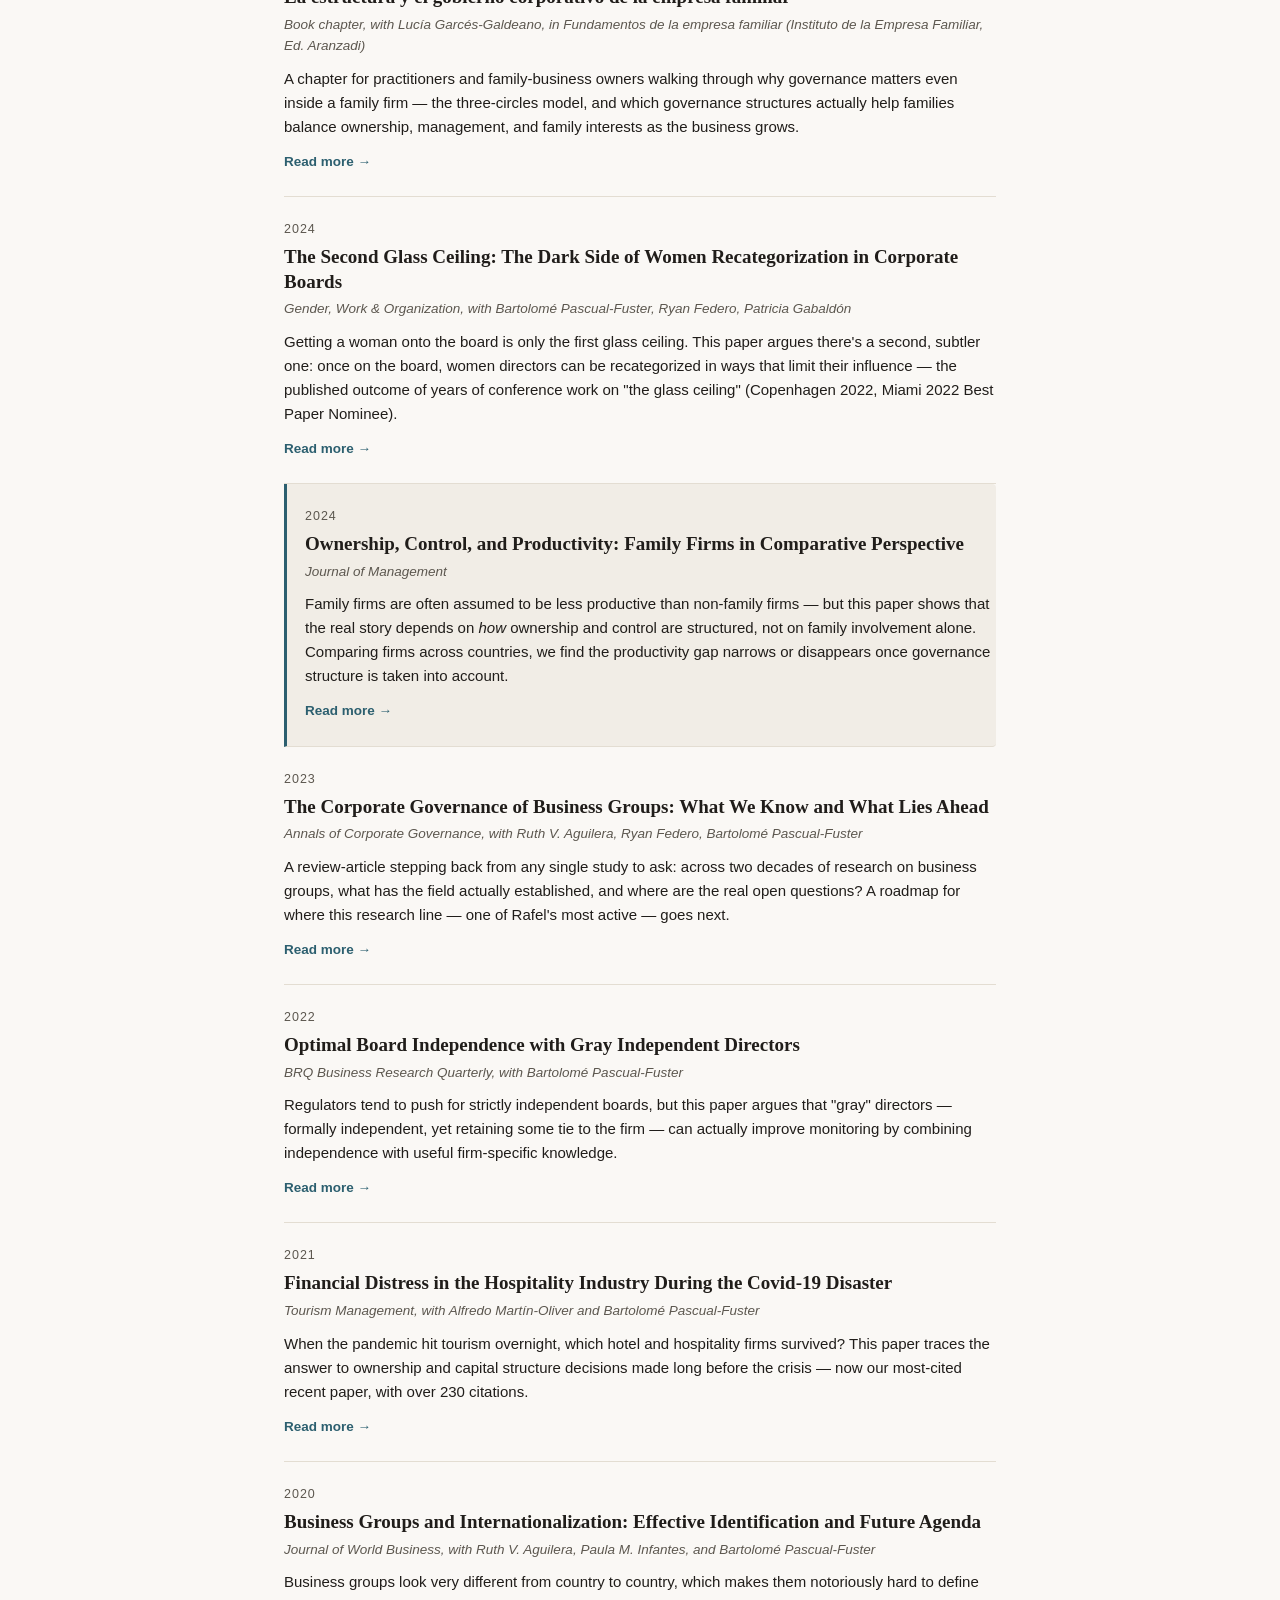
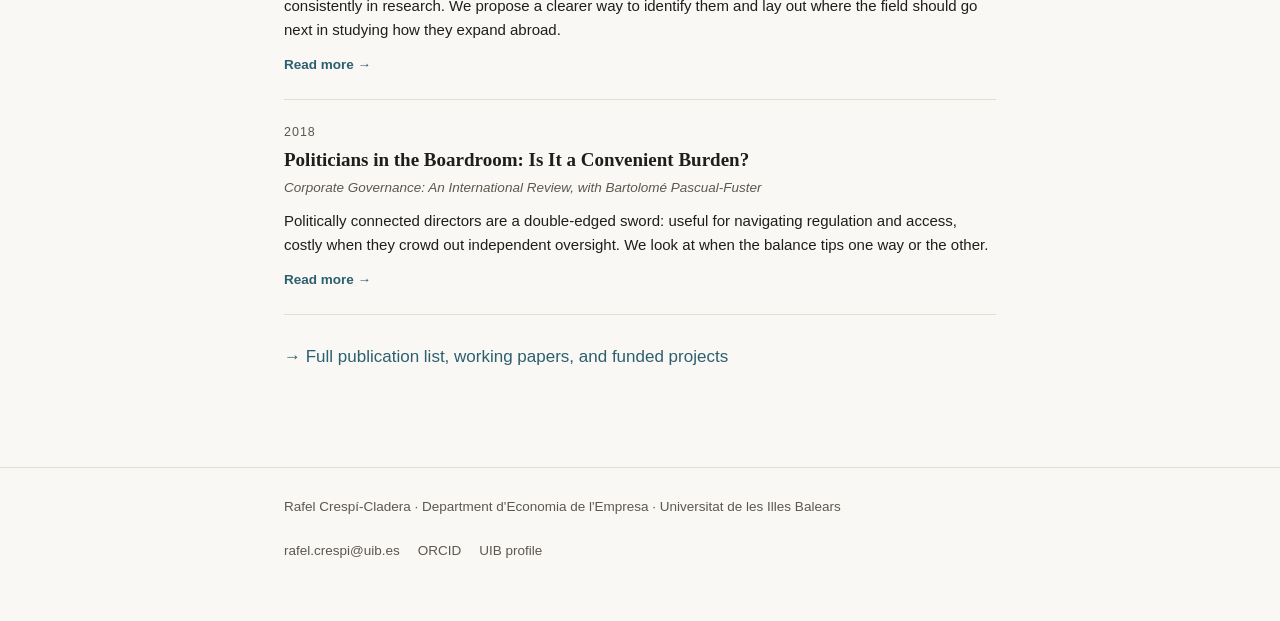
==== commit 4d48b168: "Add forthcoming Edward Elgar chapter on the governance of family business groups Co-Authored-By: Cla" ====
--- a/index.html
+++ b/index.html
@@ -47,6 +47,14 @@
       <div class="feed-venue">Journal of Management Studies (accepted September 2026, forthcoming), with Ruth V. Aguilera, Alfredo Martín-Oliver, Bartolomé Pascual-Fuster</div>
       <p class="feed-summary">Business groups — networks of legally separate firms under common control — are everywhere, in rich and poor economies alike, yet standard theories of the firm struggle to explain why. This paper builds a property-rights account of why owners choose to bundle businesses into groups rather than into a single integrated company or a set of arm's-length firms, and shows how the answer depends on how well the surrounding institutions protect control and cash-flow rights. Newly accepted after a three-round revision.</p>
       <a class="feed-link" href="research.html#pub-2026-jms">Read more →</a>
+    </div>
+
+    <div class="feed-item">
+      <div class="feed-date">2026</div>
+      <h3>The Governance of Family Business Groups</h3>
+      <div class="feed-venue">Book chapter, with Alperen Tekin, in the <em>Research Handbook on Family Business Governance</em> (eds. Aguilera, Amore, Bennedsen, Murtinu &amp; Van Essen), Edward Elgar Publishing, forthcoming</div>
+      <p class="feed-summary">Research on family business groups has focused almost entirely on large listed conglomerates, yet a global dataset of more than 16,000 family business groups across 80-plus countries shows that 96% have no listed affiliate at all. This chapter documents how much governance varies with group size, listing status and the depth of family involvement, and argues that one-size-fits-all governance prescriptions do not work for the vast unlisted majority of family capitalism.</p>
+      <a class="feed-link" href="research.html#pub-2026-fbg-chapter">Read more →</a>
     </div>
 
     <div class="feed-item">
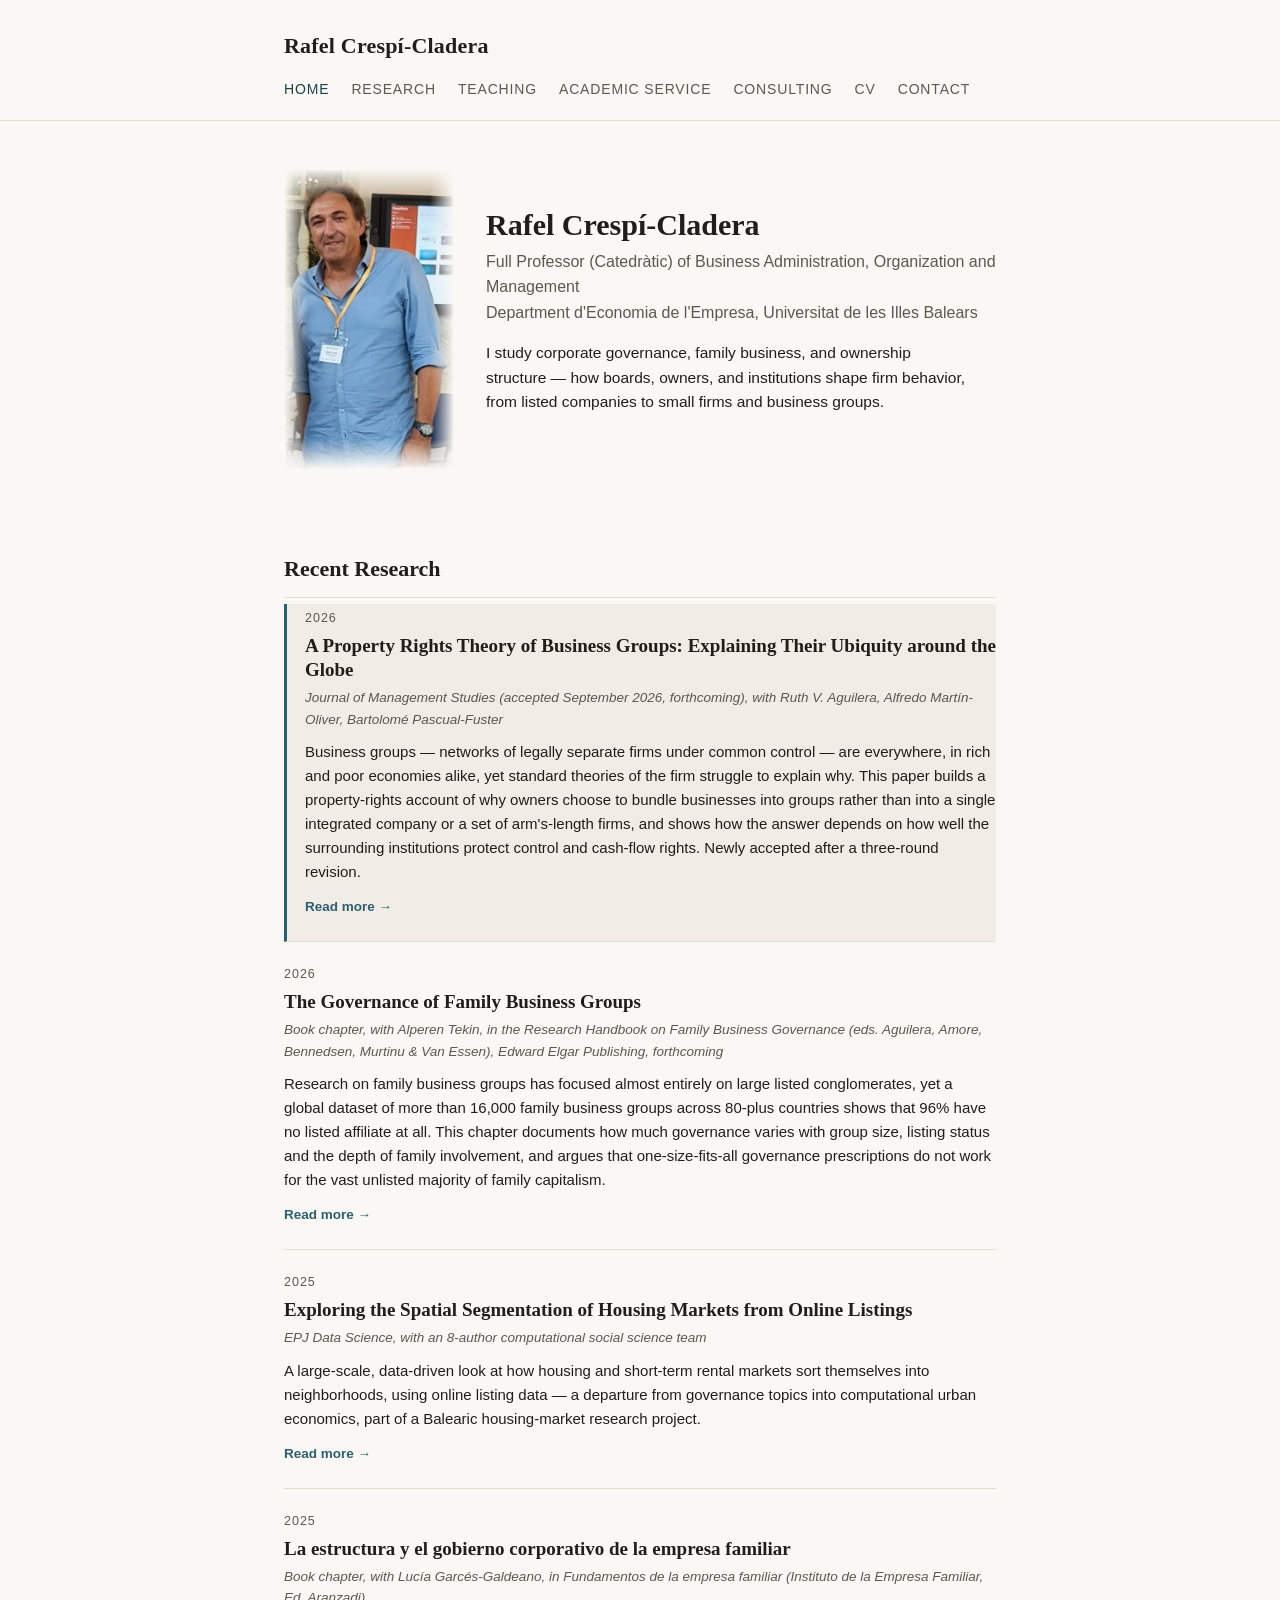
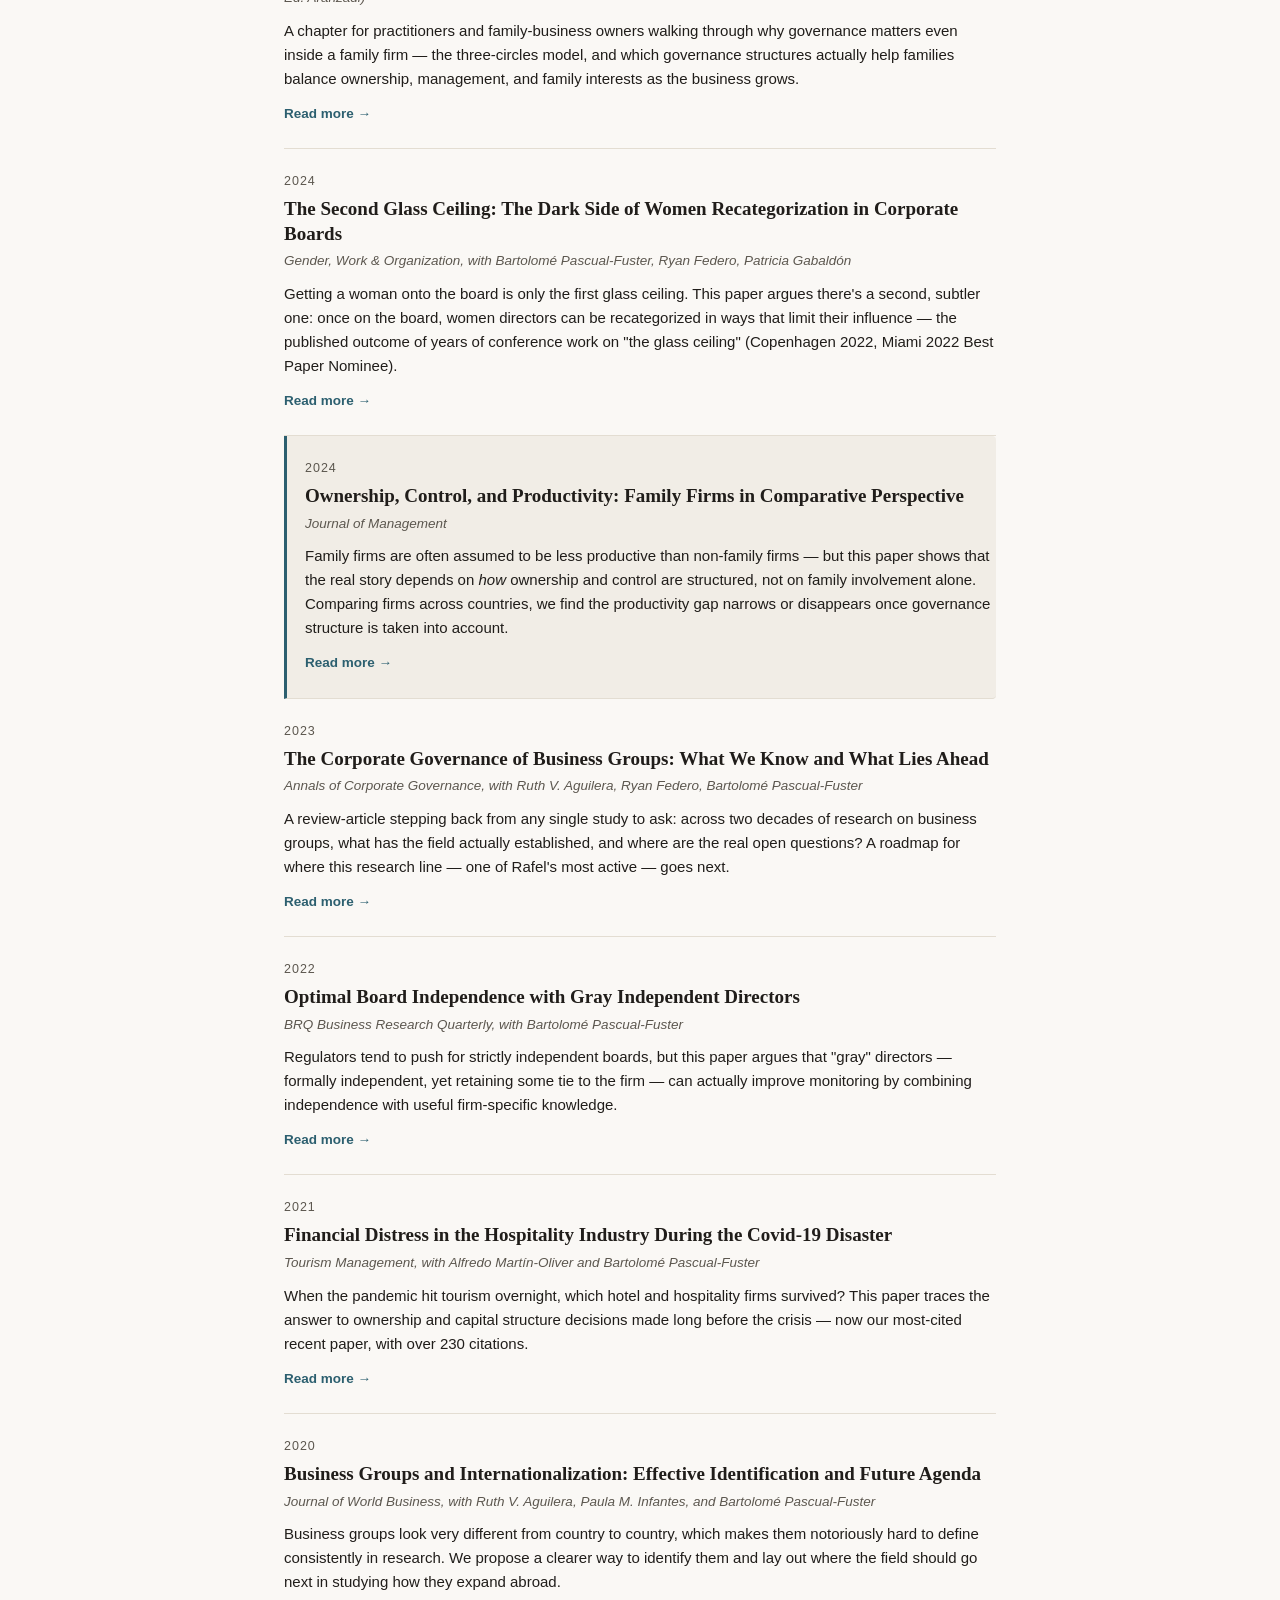
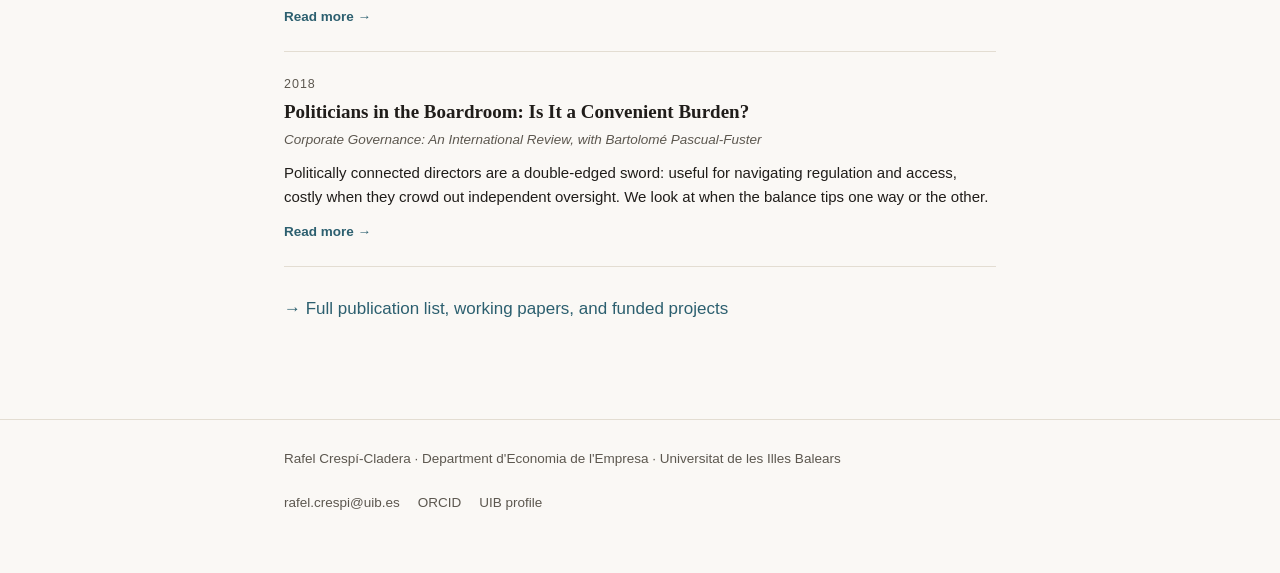
==== commit 0ddf74e5: "Remove homepage feed lede; record WCGI Vilnius 2026 and ICGS Montréal 2026 participation Co-Authored" ====
--- a/index.html
+++ b/index.html
@@ -39,7 +39,6 @@
 
   <div class="wrap">
     <h2 class="section-title">Recent Research</h2>
-    <p class="section-lede">A running feed of recent papers, in plain language, newest first. Full publication list on the <a href="research.html">Research</a> page.</p>
 
     <div class="feed-item feed-flagship">
       <div class="feed-date">2026</div>
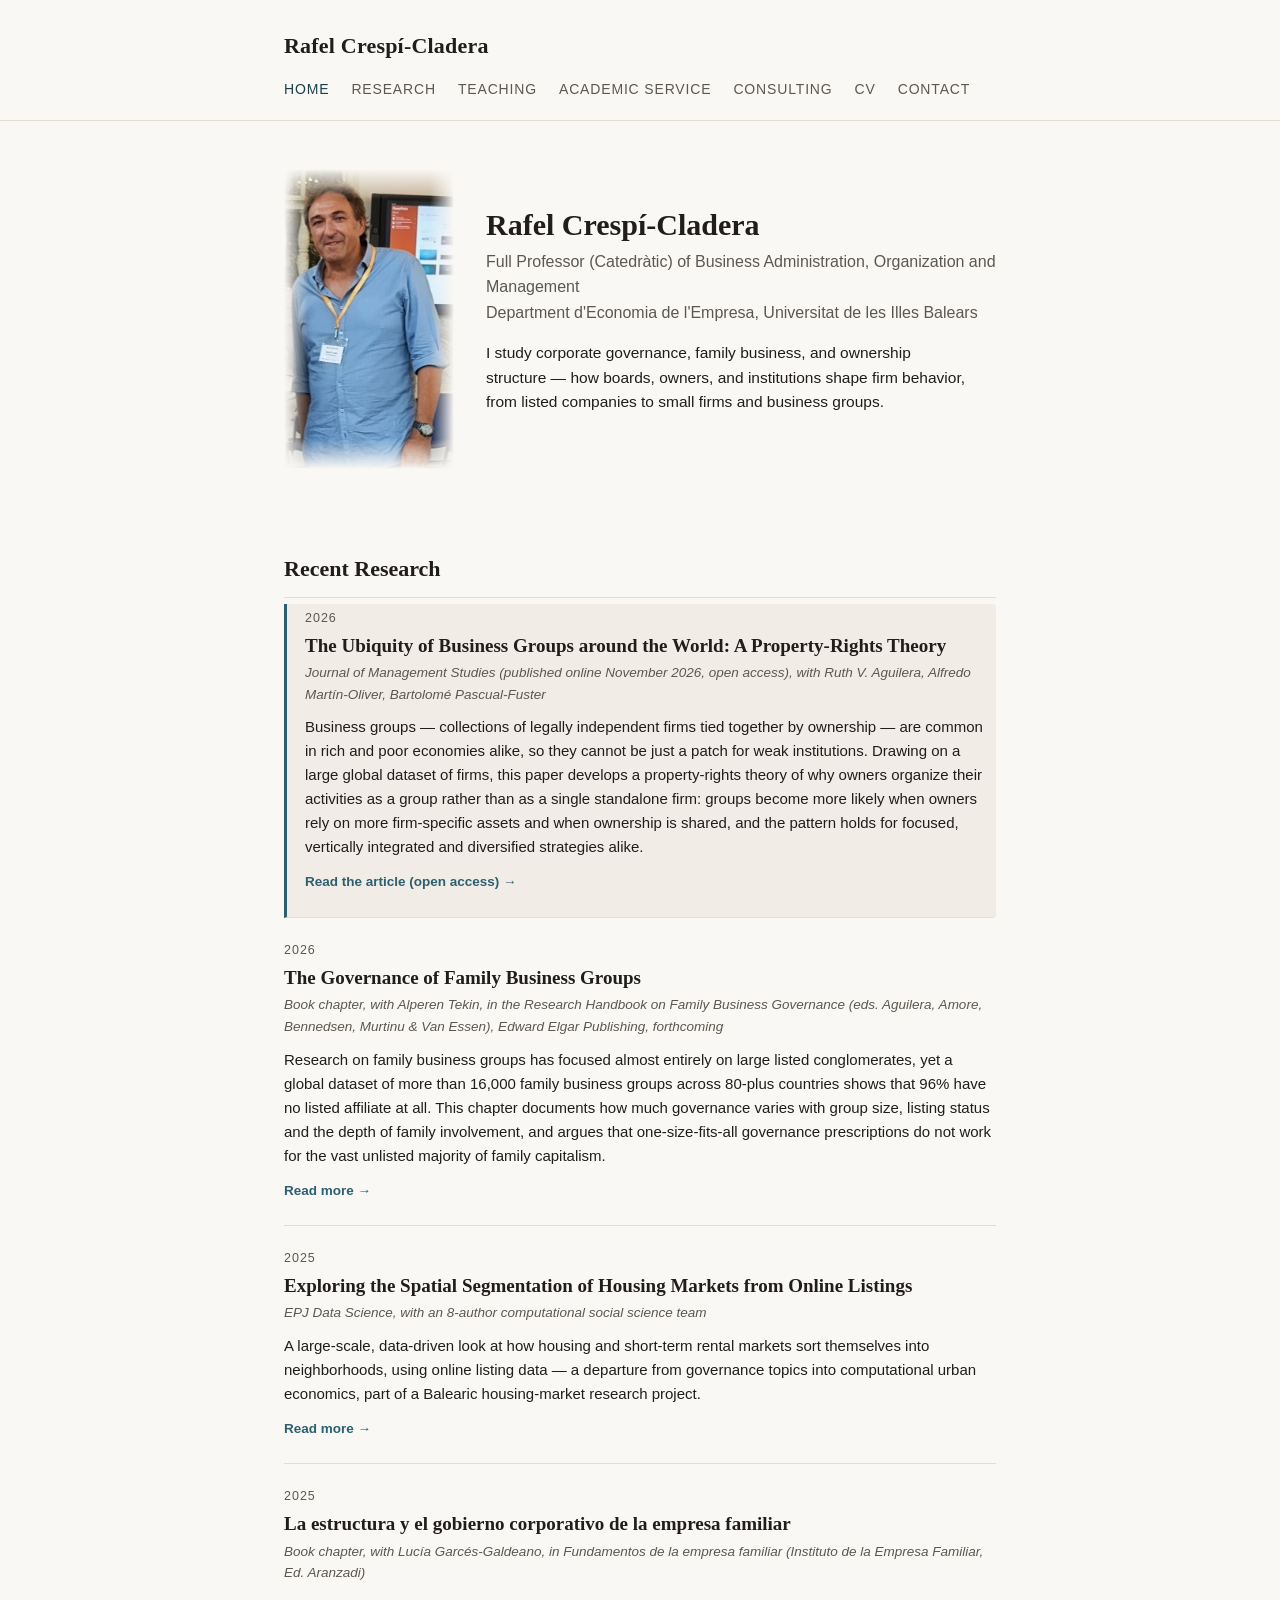
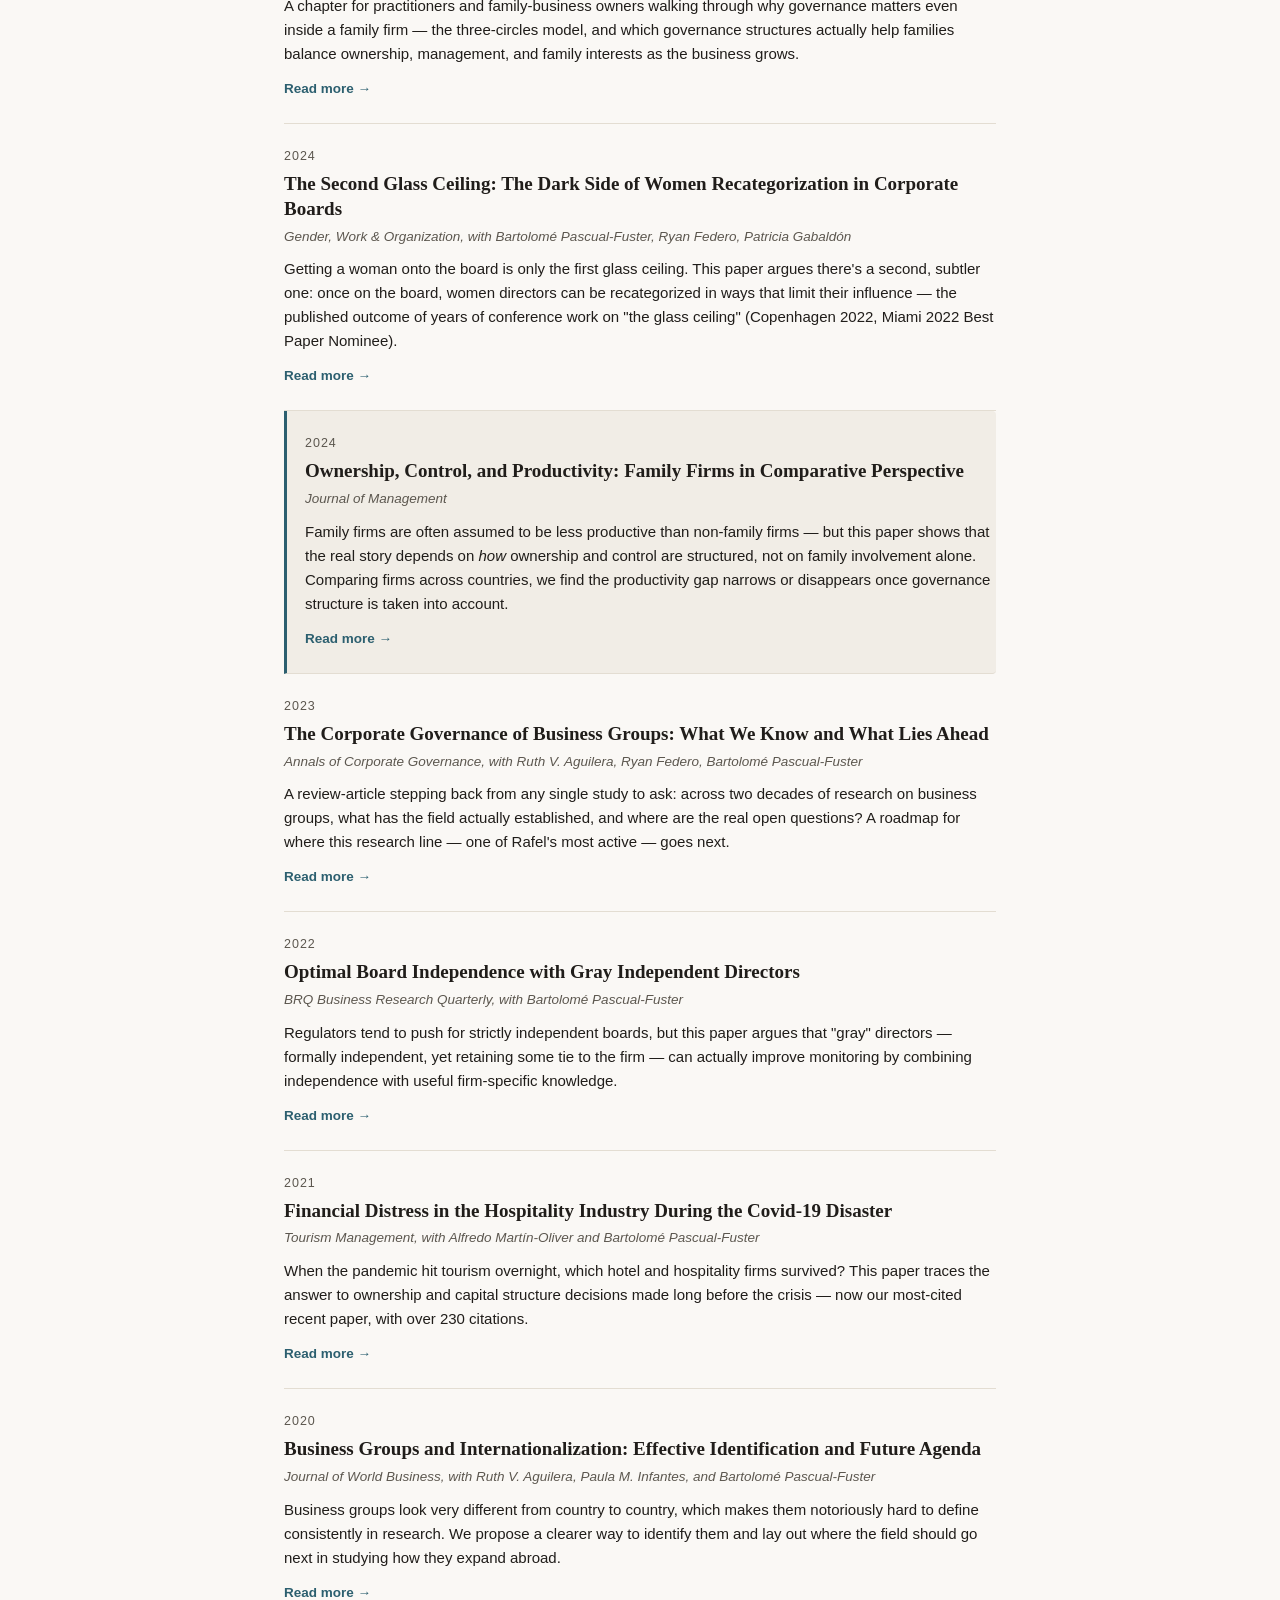
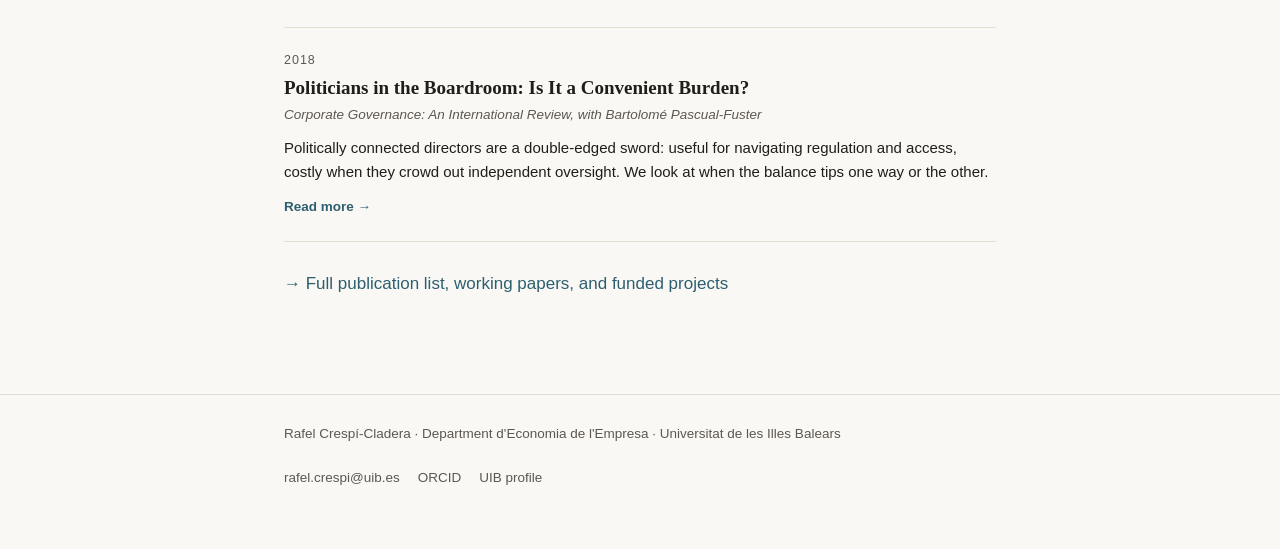
==== commit aa35949a: "JMS paper published online: new title, DOI 10.1111/joms.70179, open-access PDF; add VC executives wo" ====
--- a/index.html
+++ b/index.html
@@ -42,10 +42,10 @@
 
     <div class="feed-item feed-flagship">
       <div class="feed-date">2026</div>
-      <h3>A Property Rights Theory of Business Groups: Explaining Their Ubiquity around the Globe</h3>
-      <div class="feed-venue">Journal of Management Studies (accepted September 2026, forthcoming), with Ruth V. Aguilera, Alfredo Martín-Oliver, Bartolomé Pascual-Fuster</div>
-      <p class="feed-summary">Business groups — networks of legally separate firms under common control — are everywhere, in rich and poor economies alike, yet standard theories of the firm struggle to explain why. This paper builds a property-rights account of why owners choose to bundle businesses into groups rather than into a single integrated company or a set of arm's-length firms, and shows how the answer depends on how well the surrounding institutions protect control and cash-flow rights. Newly accepted after a three-round revision.</p>
-      <a class="feed-link" href="research.html#pub-2026-jms">Read more →</a>
+      <h3>The Ubiquity of Business Groups around the World: A Property-Rights Theory</h3>
+      <div class="feed-venue">Journal of Management Studies (published online November 2026, open access), with Ruth V. Aguilera, Alfredo Martín-Oliver, Bartolomé Pascual-Fuster</div>
+      <p class="feed-summary">Business groups — collections of legally independent firms tied together by ownership — are common in rich and poor economies alike, so they cannot be just a patch for weak institutions. Drawing on a large global dataset of firms, this paper develops a property-rights theory of why owners organize their activities as a group rather than as a single standalone firm: groups become more likely when owners rely on more firm-specific assets and when ownership is shared, and the pattern holds for focused, vertically integrated and diversified strategies alike.</p>
+      <a class="feed-link" href="https://doi.org/10.1111/joms.70179">Read the article (open access) →</a>
     </div>
 
     <div class="feed-item">
